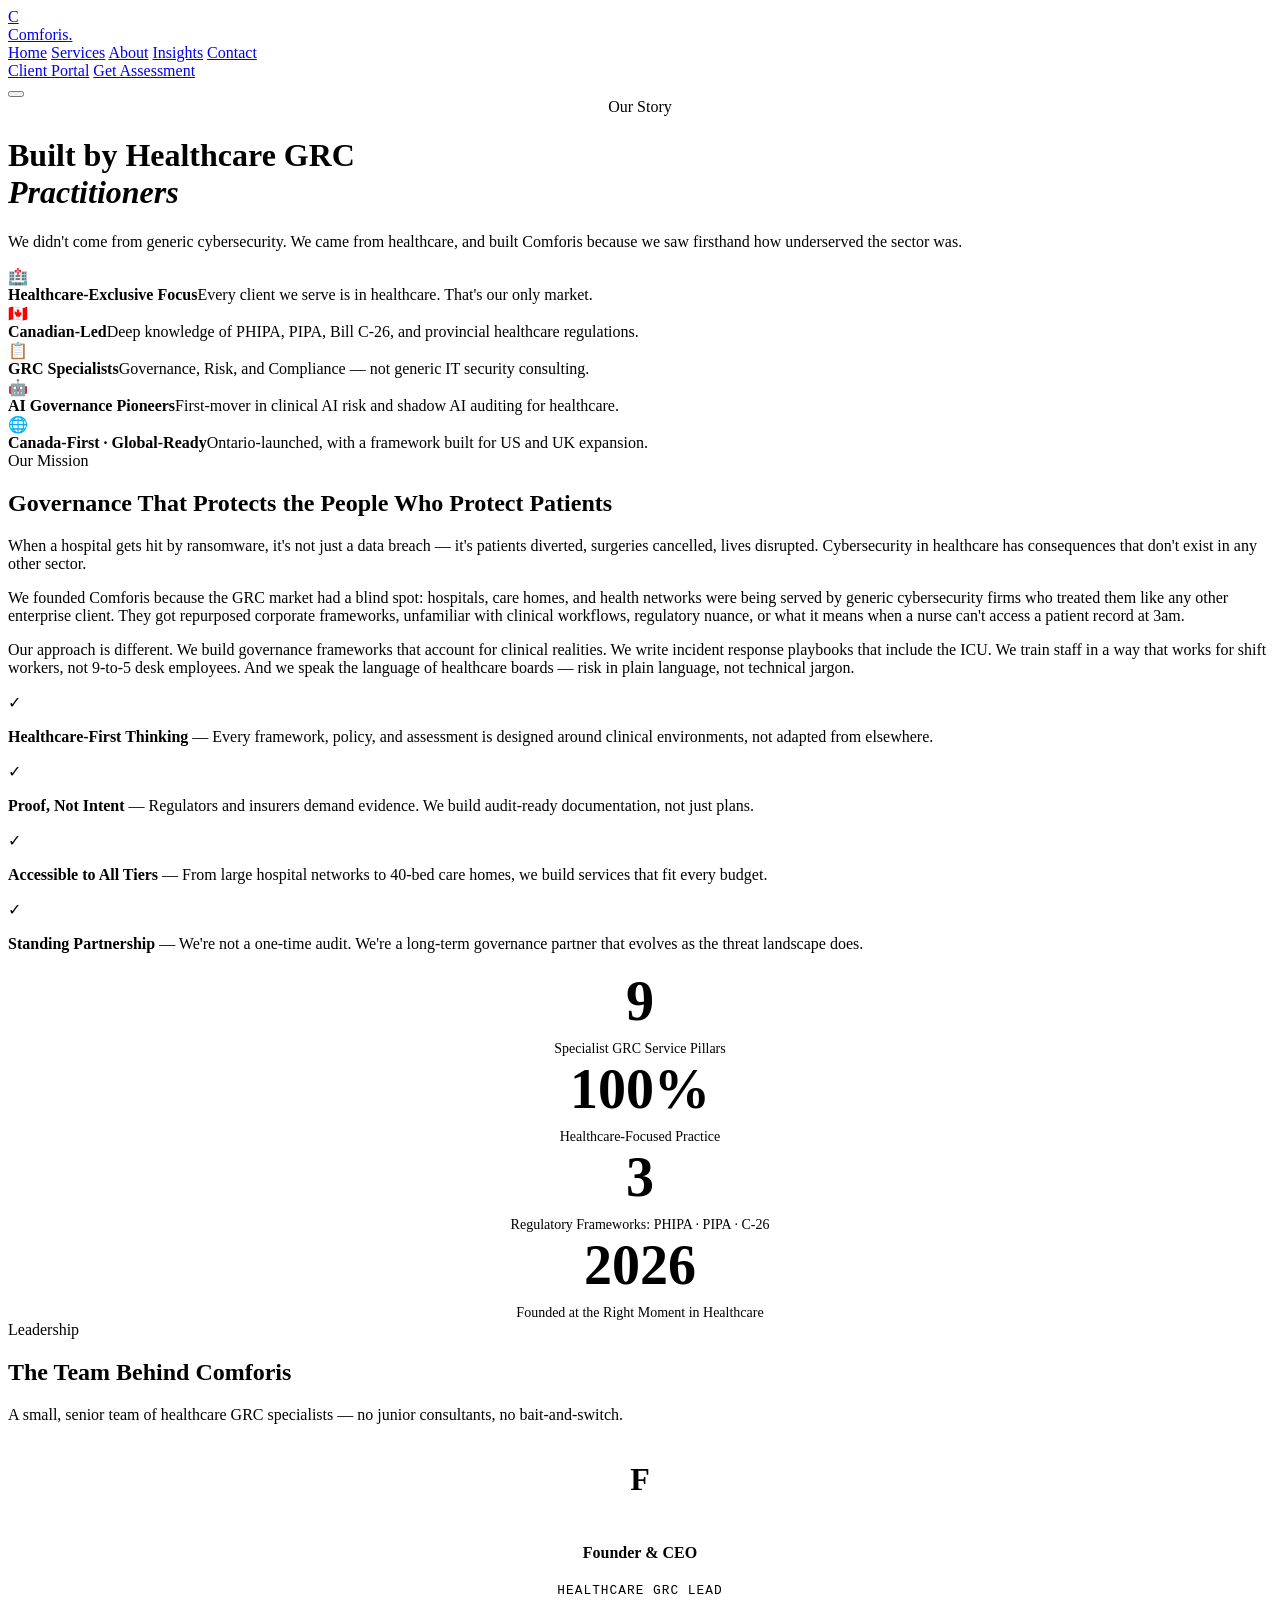
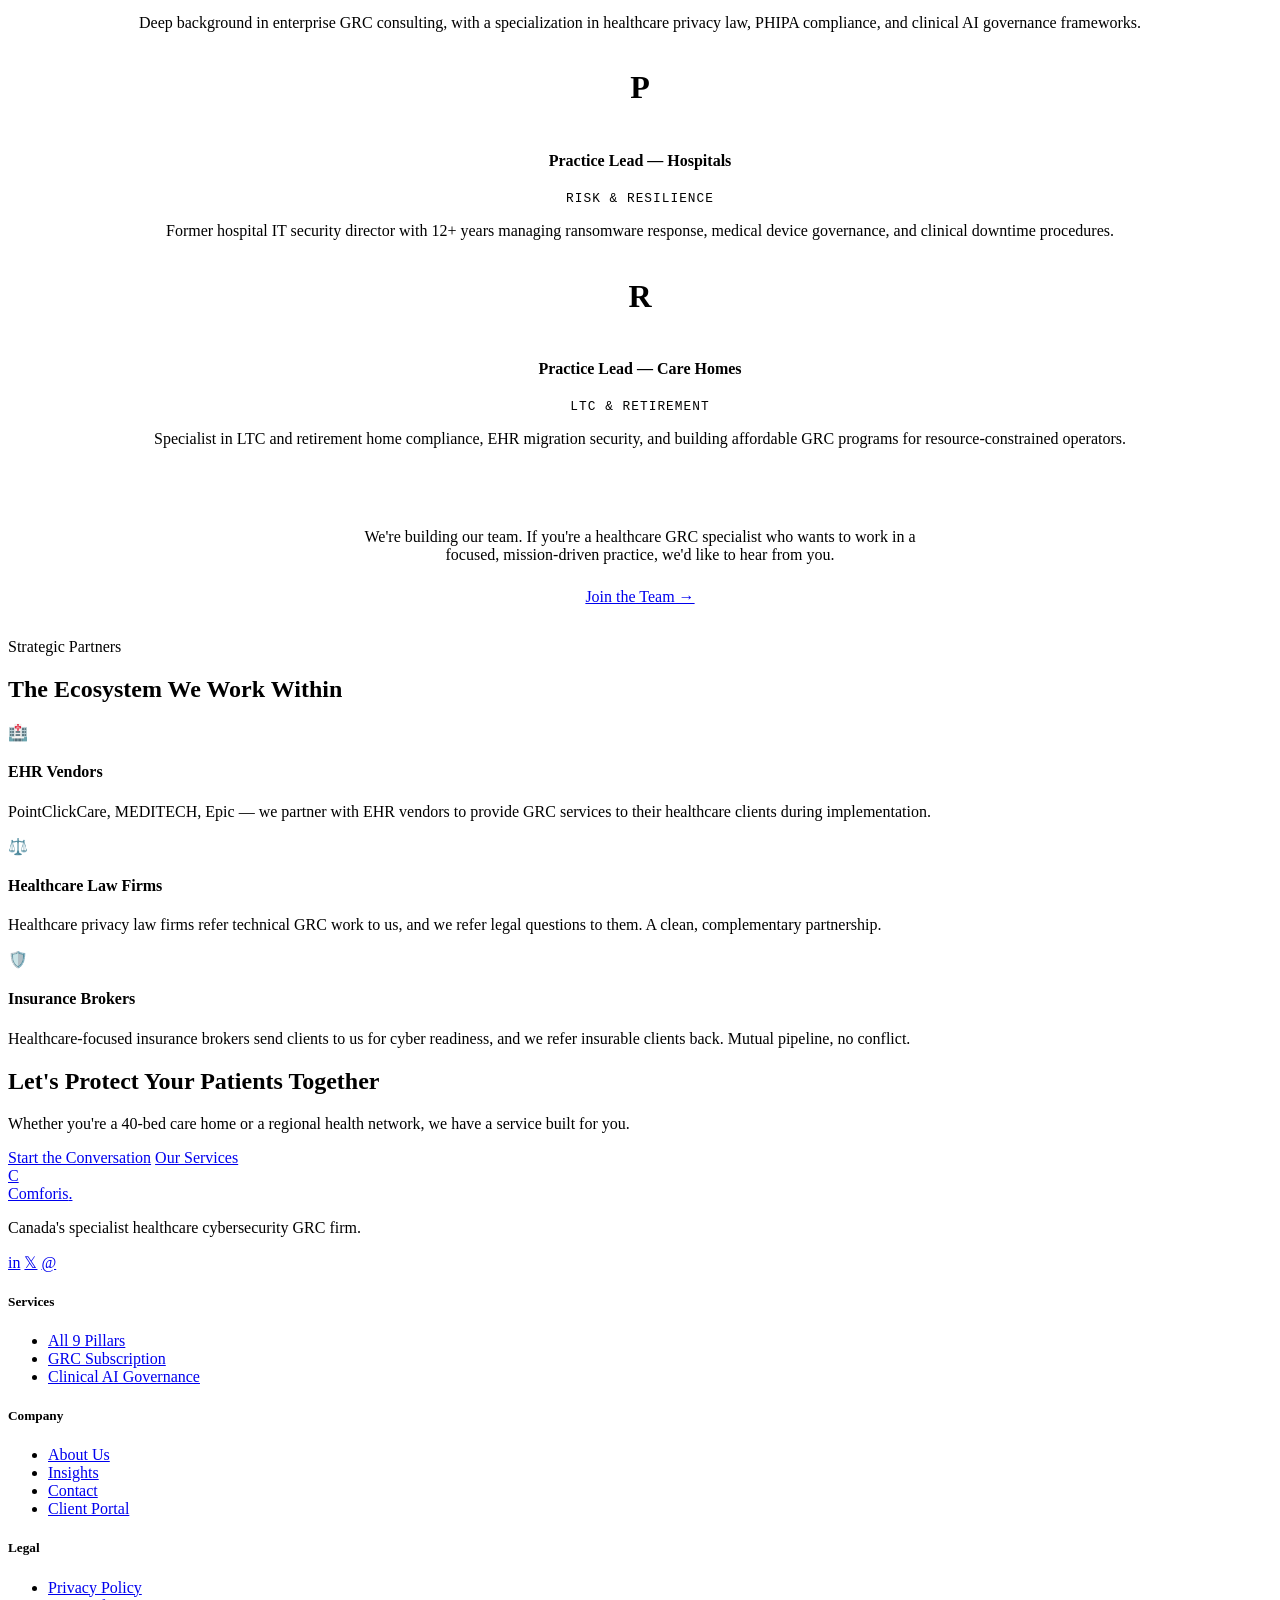
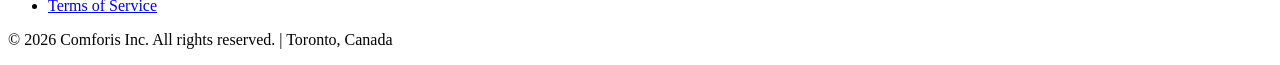
==== about.html @ 678afcd8 "Add files via upload" ====
<!DOCTYPE html>
<html lang="en">
<head>
  <meta charset="UTF-8">
  <meta name="viewport" content="width=device-width, initial-scale=1.0">
  <title>About — Comforis Healthcare GRC</title>
  <link rel="stylesheet" href="css/style.css">
</head>
<body>

<nav class="nav" id="mainNav">
  <div class="nav-inner">
    <a href="index.html" class="nav-logo">
      <div class="nav-logo-mark">C</div>
      <span class="nav-logo-text">Comforis<span>.</span></span>
    </a>
    <div class="nav-links">
      <a href="index.html">Home</a>
      <a href="services.html">Services</a>
      <a href="about.html" class="active">About</a>
      <a href="blog.html">Insights</a>
      <a href="contact.html">Contact</a>
    </div>
    <div class="nav-cta">
      <a href="portal.html" class="btn btn-ghost">Client Portal</a>
      <a href="contact.html" class="btn btn-primary">Get Assessment</a>
    </div>
    <button class="nav-toggle"><span></span><span></span><span></span></button>
  </div>
</nav>

<div class="page-header">
  <div class="container">
    <span class="section-label" style="display:flex; justify-content:center;">Our Story</span>
    <h1>Built by Healthcare GRC<br><em>Practitioners</em></h1>
    <p>We didn't come from generic cybersecurity. We came from healthcare, and built Comforis because we saw firsthand how underserved the sector was.</p>
  </div>
</div>

<!-- MISSION -->
<section>
  <div class="container">
    <div class="about-split">
      <div class="about-visual fade-up">
        <div class="about-visual-grid"></div>
        <div class="about-badge-stack">
          <div class="about-badge-item">
            <div class="icon">🏥</div>
            <div class="text"><strong>Healthcare-Exclusive Focus</strong>Every client we serve is in healthcare. That's our only market.</div>
          </div>
          <div class="about-badge-item">
            <div class="icon">🇨🇦</div>
            <div class="text"><strong>Canadian-Led</strong>Deep knowledge of PHIPA, PIPA, Bill C-26, and provincial healthcare regulations.</div>
          </div>
          <div class="about-badge-item">
            <div class="icon">📋</div>
            <div class="text"><strong>GRC Specialists</strong>Governance, Risk, and Compliance — not generic IT security consulting.</div>
          </div>
          <div class="about-badge-item">
            <div class="icon">🤖</div>
            <div class="text"><strong>AI Governance Pioneers</strong>First-mover in clinical AI risk and shadow AI auditing for healthcare.</div>
          </div>
          <div class="about-badge-item">
            <div class="icon">🌐</div>
            <div class="text"><strong>Canada-First · Global-Ready</strong>Ontario-launched, with a framework built for US and UK expansion.</div>
          </div>
        </div>
      </div>
      <div class="about-content fade-up delay-2">
        <span class="section-label">Our Mission</span>
        <h2>Governance That Protects the People Who Protect Patients</h2>
        <p>When a hospital gets hit by ransomware, it's not just a data breach — it's patients diverted, surgeries cancelled, lives disrupted. Cybersecurity in healthcare has consequences that don't exist in any other sector.</p>
        <p>We founded Comforis because the GRC market had a blind spot: hospitals, care homes, and health networks were being served by generic cybersecurity firms who treated them like any other enterprise client. They got repurposed corporate frameworks, unfamiliar with clinical workflows, regulatory nuance, or what it means when a nurse can't access a patient record at 3am.</p>
        <p>Our approach is different. We build governance frameworks that account for clinical realities. We write incident response playbooks that include the ICU. We train staff in a way that works for shift workers, not 9-to-5 desk employees. And we speak the language of healthcare boards — risk in plain language, not technical jargon.</p>
        <div class="values-list">
          <div class="value-item">
            <div class="value-check">✓</div>
            <p><strong style="color:var(--white)">Healthcare-First Thinking</strong> — Every framework, policy, and assessment is designed around clinical environments, not adapted from elsewhere.</p>
          </div>
          <div class="value-item">
            <div class="value-check">✓</div>
            <p><strong style="color:var(--white)">Proof, Not Intent</strong> — Regulators and insurers demand evidence. We build audit-ready documentation, not just plans.</p>
          </div>
          <div class="value-item">
            <div class="value-check">✓</div>
            <p><strong style="color:var(--white)">Accessible to All Tiers</strong> — From large hospital networks to 40-bed care homes, we build services that fit every budget.</p>
          </div>
          <div class="value-item">
            <div class="value-check">✓</div>
            <p><strong style="color:var(--white)">Standing Partnership</strong> — We're not a one-time audit. We're a long-term governance partner that evolves as the threat landscape does.</p>
          </div>
        </div>
      </div>
    </div>
  </div>
</section>

<!-- STATS -->
<section class="bg-alt">
  <div class="container">
    <div class="grid-4" style="text-align:center;">
      <div class="fade-up delay-1">
        <div style="font-family:'Cormorant Garamond',serif; font-size:3.5rem; font-weight:600; color:var(--accent);">9</div>
        <div style="font-size:0.875rem; color:var(--gray-300); margin-top:0.5rem;">Specialist GRC Service Pillars</div>
      </div>
      <div class="fade-up delay-2">
        <div style="font-family:'Cormorant Garamond',serif; font-size:3.5rem; font-weight:600; color:var(--accent);">100%</div>
        <div style="font-size:0.875rem; color:var(--gray-300); margin-top:0.5rem;">Healthcare-Focused Practice</div>
      </div>
      <div class="fade-up delay-3">
        <div style="font-family:'Cormorant Garamond',serif; font-size:3.5rem; font-weight:600; color:var(--accent);">3</div>
        <div style="font-size:0.875rem; color:var(--gray-300); margin-top:0.5rem;">Regulatory Frameworks: PHIPA · PIPA · C-26</div>
      </div>
      <div class="fade-up delay-4">
        <div style="font-family:'Cormorant Garamond',serif; font-size:3.5rem; font-weight:600; color:var(--accent);">2026</div>
        <div style="font-size:0.875rem; color:var(--gray-300); margin-top:0.5rem;">Founded at the Right Moment in Healthcare</div>
      </div>
    </div>
  </div>
</section>

<!-- TEAM -->
<section id="team">
  <div class="container">
    <div class="section-header fade-up">
      <span class="section-label">Leadership</span>
      <h2>The Team Behind Comforis</h2>
      <div class="divider"></div>
      <p>A small, senior team of healthcare GRC specialists — no junior consultants, no bait-and-switch.</p>
    </div>
    <div class="grid-3">
      <div class="card fade-up delay-1" style="text-align:center;">
        <div style="width:80px; height:80px; border-radius:50%; background:linear-gradient(135deg,var(--steel),var(--teal)); margin:0 auto 1.5rem; display:flex; align-items:center; justify-content:center; font-family:'Cormorant Garamond',serif; font-size:2rem; font-weight:600;">F</div>
        <h4>Founder &amp; CEO</h4>
        <p style="font-size:0.8rem; color:var(--accent); font-family:'DM Mono',monospace; letter-spacing:0.08em; margin:0.5rem 0 1rem;">HEALTHCARE GRC LEAD</p>
        <p>Deep background in enterprise GRC consulting, with a specialization in healthcare privacy law, PHIPA compliance, and clinical AI governance frameworks.</p>
      </div>
      <div class="card fade-up delay-2" style="text-align:center;">
        <div style="width:80px; height:80px; border-radius:50%; background:linear-gradient(135deg,var(--navy-light),var(--steel-light)); margin:0 auto 1.5rem; display:flex; align-items:center; justify-content:center; font-family:'Cormorant Garamond',serif; font-size:2rem; font-weight:600;">P</div>
        <h4>Practice Lead — Hospitals</h4>
        <p style="font-size:0.8rem; color:var(--accent); font-family:'DM Mono',monospace; letter-spacing:0.08em; margin:0.5rem 0 1rem;">RISK & RESILIENCE</p>
        <p>Former hospital IT security director with 12+ years managing ransomware response, medical device governance, and clinical downtime procedures.</p>
      </div>
      <div class="card fade-up delay-3" style="text-align:center;">
        <div style="width:80px; height:80px; border-radius:50%; background:linear-gradient(135deg,rgba(13,148,136,0.5),var(--navy-light)); margin:0 auto 1.5rem; display:flex; align-items:center; justify-content:center; font-family:'Cormorant Garamond',serif; font-size:2rem; font-weight:600;">R</div>
        <h4>Practice Lead — Care Homes</h4>
        <p style="font-size:0.8rem; color:var(--accent); font-family:'DM Mono',monospace; letter-spacing:0.08em; margin:0.5rem 0 1rem;">LTC & RETIREMENT</p>
        <p>Specialist in LTC and retirement home compliance, EHR migration security, and building affordable GRC programs for resource-constrained operators.</p>
      </div>
    </div>
    <div style="text-align:center; margin-top:3rem; padding:2rem; background:var(--navy-mid); border:1px solid var(--border-light); border-radius:var(--radius-lg);">
      <p style="font-size:1rem; color:var(--gray-300); max-width:560px; margin:0 auto 1.5rem;">We're building our team. If you're a healthcare GRC specialist who wants to work in a focused, mission-driven practice, we'd like to hear from you.</p>
      <a href="contact.html" class="btn btn-outline">Join the Team →</a>
    </div>
  </div>
</section>

<!-- PARTNERS -->
<section class="bg-alt">
  <div class="container">
    <div class="section-header fade-up">
      <span class="section-label">Strategic Partners</span>
      <h2>The Ecosystem We Work Within</h2>
      <div class="divider"></div>
    </div>
    <div class="grid-3">
      <div class="card fade-up delay-1">
        <div class="card-icon">🏥</div>
        <h4>EHR Vendors</h4>
        <p>PointClickCare, MEDITECH, Epic — we partner with EHR vendors to provide GRC services to their healthcare clients during implementation.</p>
      </div>
      <div class="card fade-up delay-2">
        <div class="card-icon">⚖️</div>
        <h4>Healthcare Law Firms</h4>
        <p>Healthcare privacy law firms refer technical GRC work to us, and we refer legal questions to them. A clean, complementary partnership.</p>
      </div>
      <div class="card fade-up delay-3">
        <div class="card-icon">🛡️</div>
        <h4>Insurance Brokers</h4>
        <p>Healthcare-focused insurance brokers send clients to us for cyber readiness, and we refer insurable clients back. Mutual pipeline, no conflict.</p>
      </div>
    </div>
  </div>
</section>

<!-- CTA -->
<section class="cta-section">
  <div class="container">
    <h2>Let's Protect Your Patients Together</h2>
    <p>Whether you're a 40-bed care home or a regional health network, we have a service built for you.</p>
    <div class="cta-actions">
      <a href="contact.html" class="btn btn-primary btn-lg">Start the Conversation</a>
      <a href="services.html" class="btn btn-outline btn-lg">Our Services</a>
    </div>
  </div>
</section>

<footer>
  <div class="container">
    <div class="footer-top">
      <div class="footer-brand">
        <a href="index.html" class="nav-logo">
          <div class="nav-logo-mark">C</div>
          <span class="nav-logo-text">Comforis<span>.</span></span>
        </a>
        <p>Canada's specialist healthcare cybersecurity GRC firm.</p>
        <div class="social-links">
          <a href="#" class="social-link">in</a>
          <a href="#" class="social-link">𝕏</a>
          <a href="#" class="social-link">@</a>
        </div>
      </div>
      <div class="footer-col">
        <h5>Services</h5>
        <ul>
          <li><a href="services.html">All 9 Pillars</a></li>
          <li><a href="services.html">GRC Subscription</a></li>
          <li><a href="services.html">Clinical AI Governance</a></li>
        </ul>
      </div>
      <div class="footer-col">
        <h5>Company</h5>
        <ul>
          <li><a href="about.html">About Us</a></li>
          <li><a href="blog.html">Insights</a></li>
          <li><a href="contact.html">Contact</a></li>
          <li><a href="portal.html">Client Portal</a></li>
        </ul>
      </div>
      <div class="footer-col">
        <h5>Legal</h5>
        <ul>
          <li><a href="#">Privacy Policy</a></li>
          <li><a href="#">Terms of Service</a></li>
        </ul>
      </div>
    </div>
    <div class="footer-bottom">
      <p>© 2026 Comforis Inc. All rights reserved. | Toronto, Canada</p>
    </div>
  </div>
</footer>

<script src="js/main.js"></script>
</body>
</html>
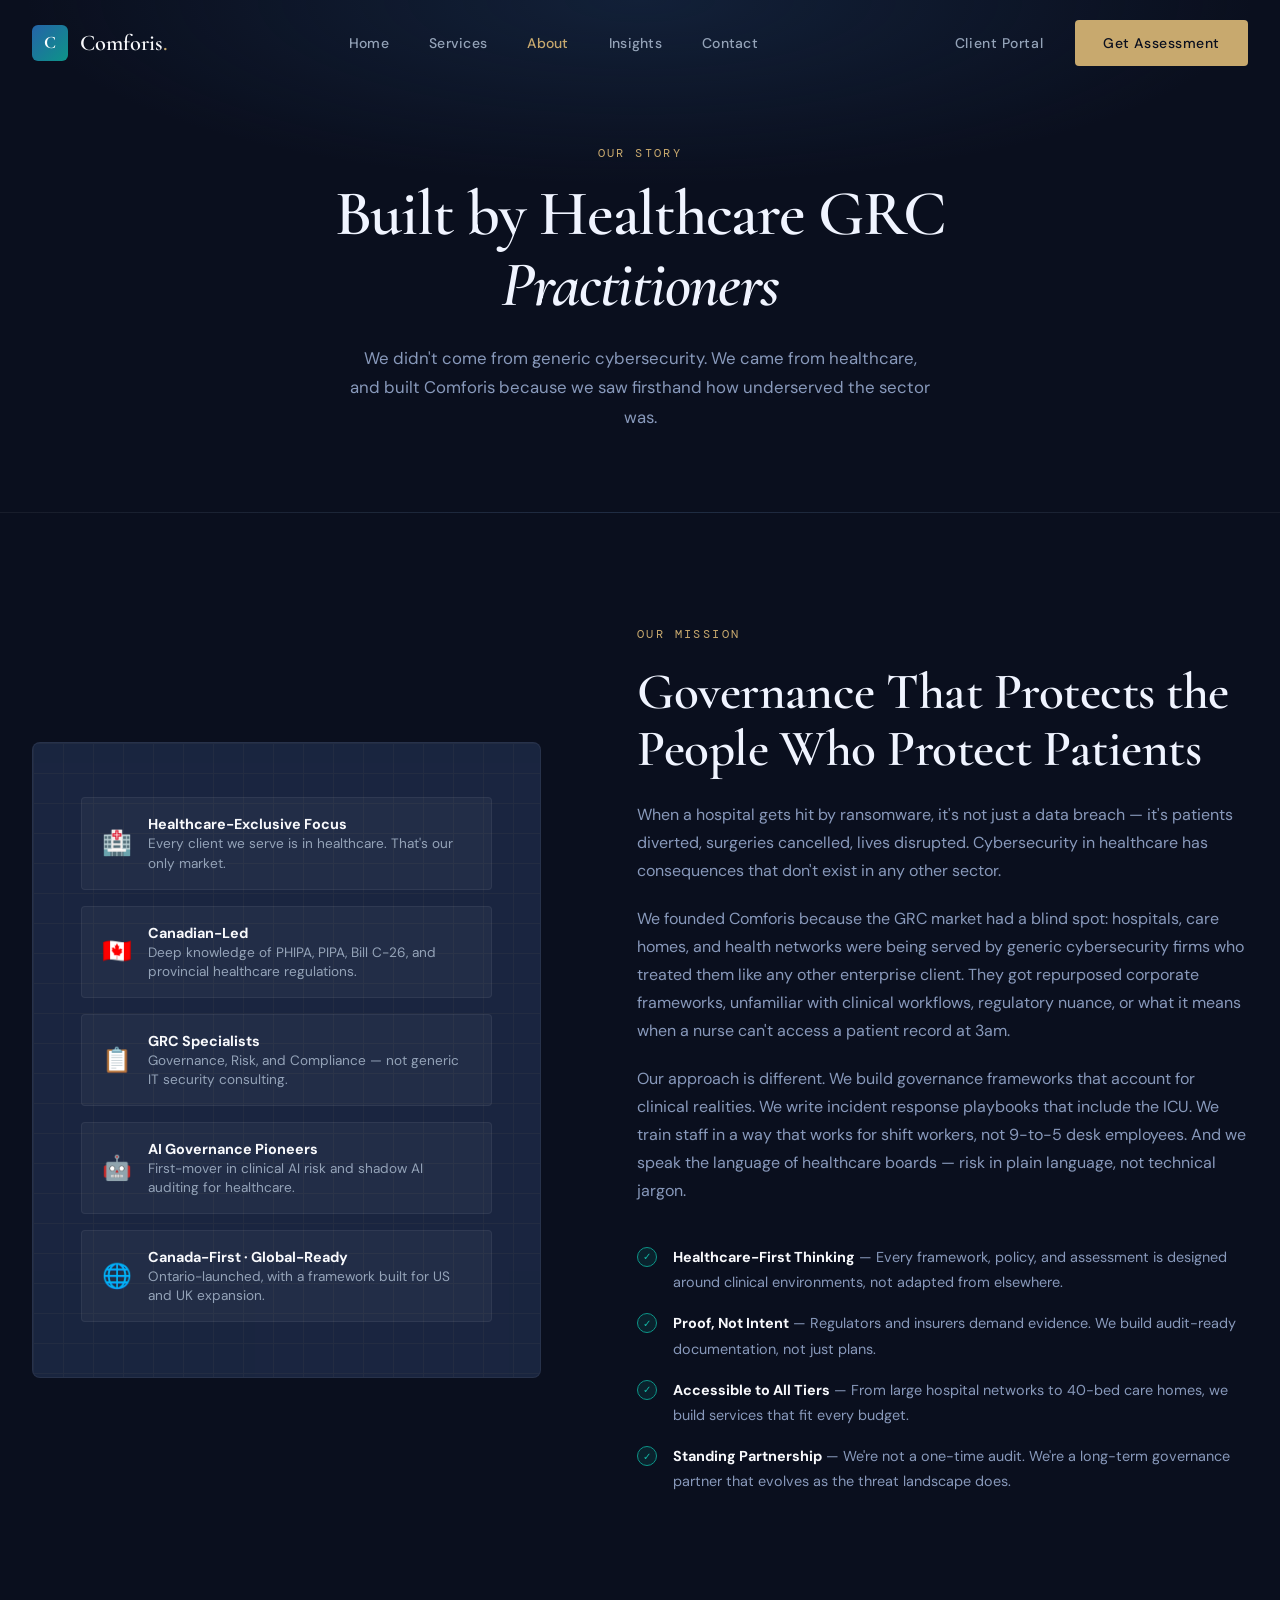
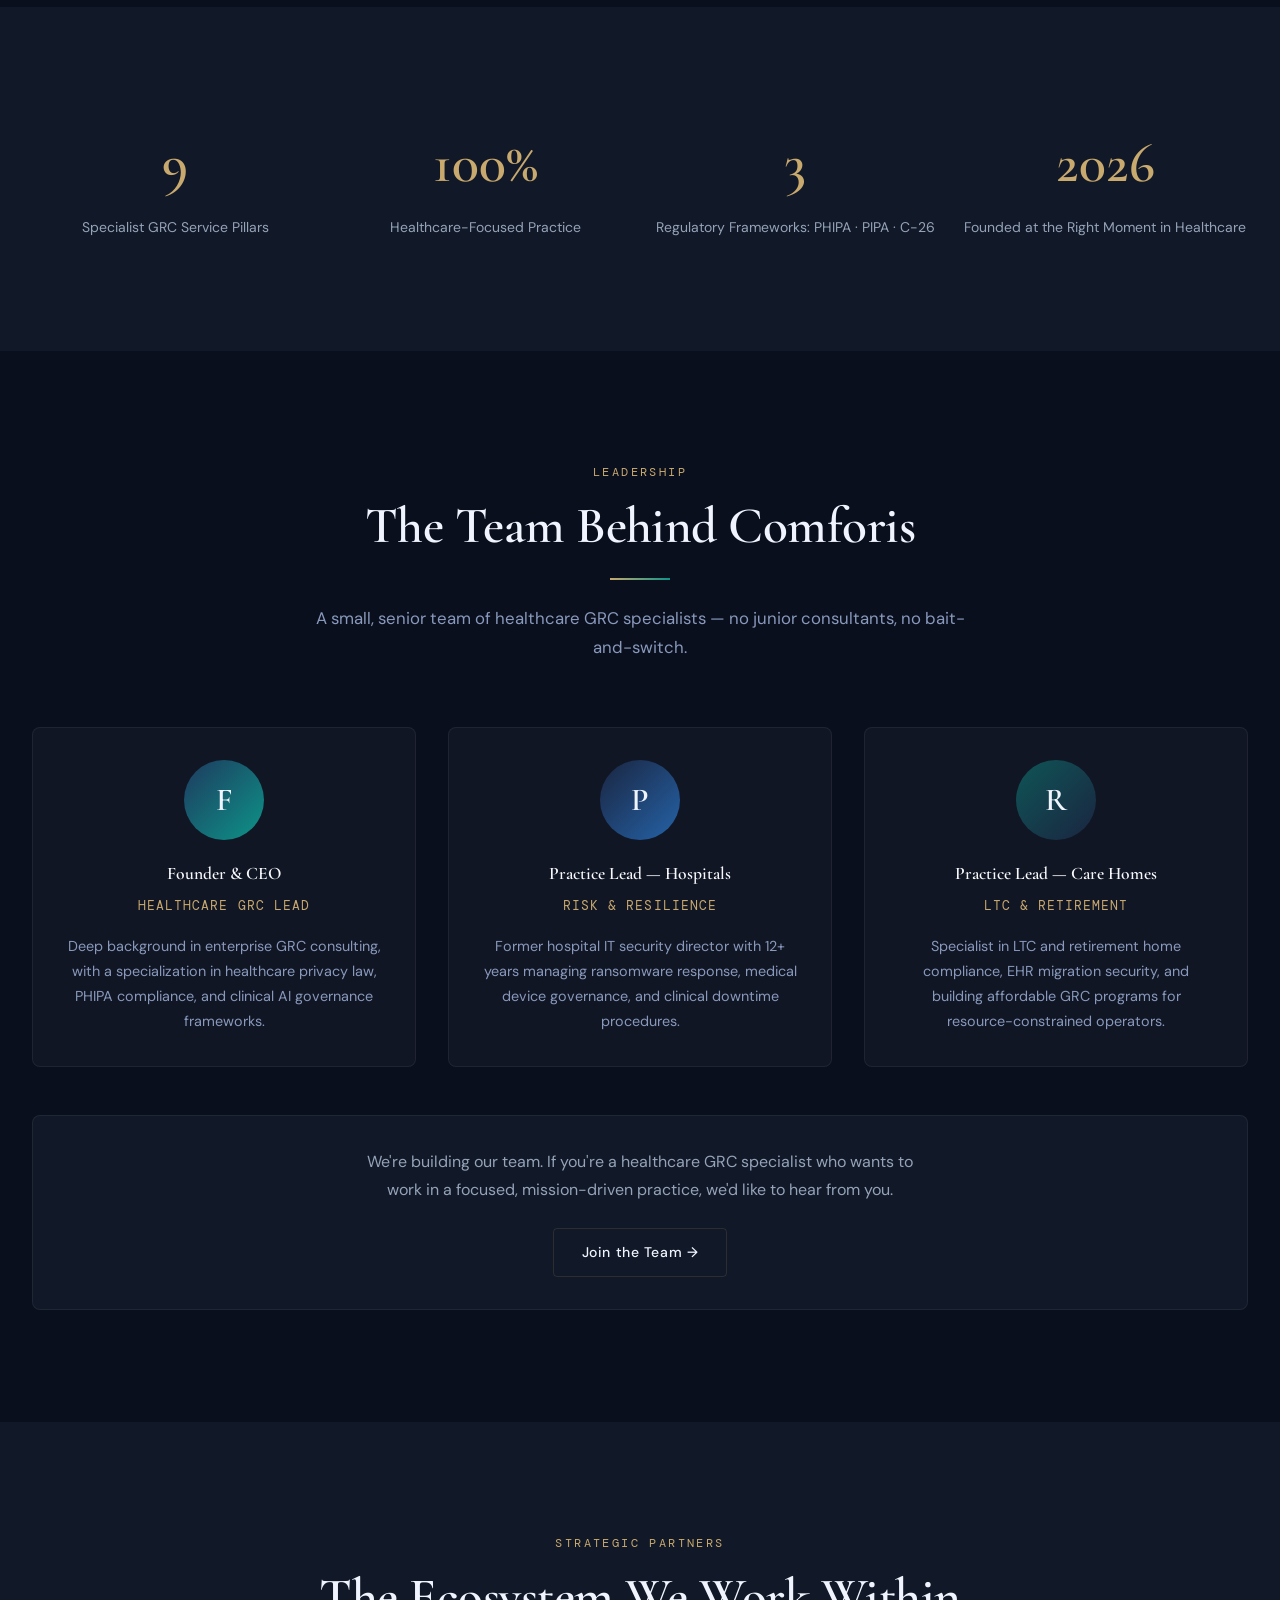
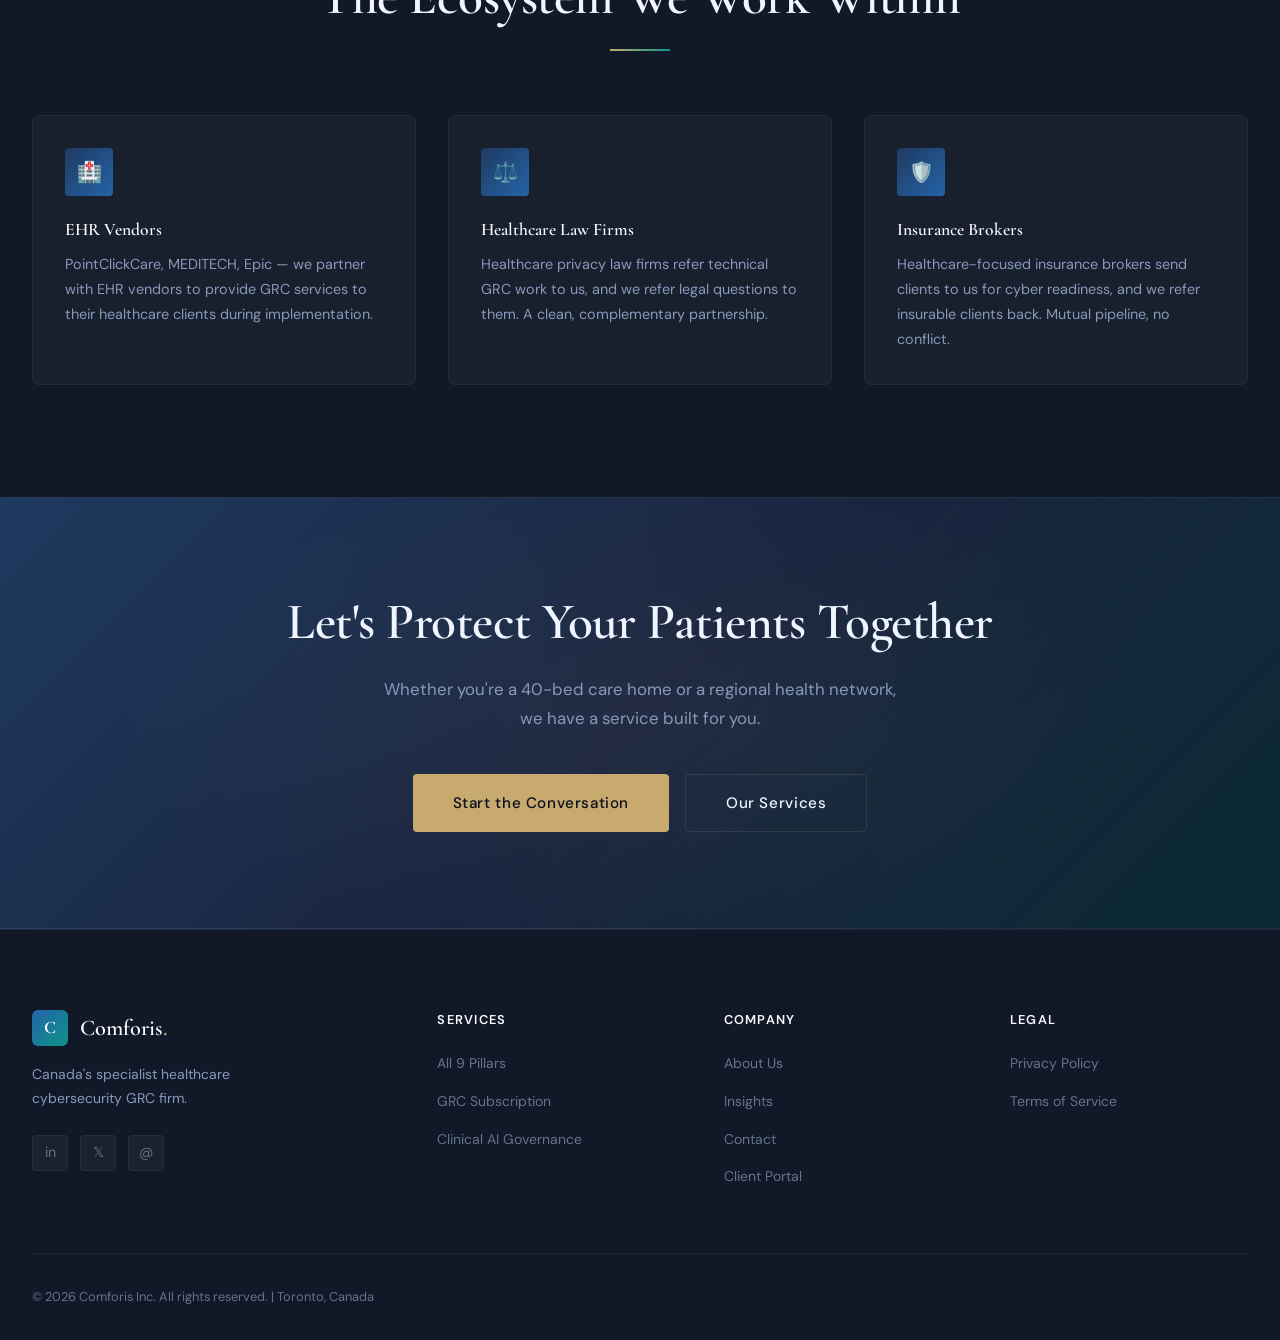
==== commit 4db84ceb: "Add files via upload" ====
--- a/about.html
+++ b/about.html
@@ -4,7 +4,7 @@
   <meta charset="UTF-8">
   <meta name="viewport" content="width=device-width, initial-scale=1.0">
   <title>About — Comforis Healthcare GRC</title>
-  <link rel="stylesheet" href="css/style.css">
+  <link rel="stylesheet" href="style.css">
 </head>
 <body>
 
@@ -241,6 +241,6 @@
   </div>
 </footer>
 
-<script src="js/main.js"></script>
+<script src="main.js"></script>
 </body>
 </html>
--- a/style.css
+++ b/style.css
@@ -0,0 +1,510 @@
+@import url('https://fonts.googleapis.com/css2?family=Cormorant+Garamond:wght@400;500;600;700&family=DM+Sans:wght@300;400;500;600&family=DM+Mono:wght@400;500&display=swap');
+
+:root {
+  --navy: #0A0F1E;
+  --navy-mid: #111827;
+  --navy-light: #1a2540;
+  --steel: #1E3A5F;
+  --steel-light: #2563a8;
+  --accent: #C8A96E;
+  --accent-light: #E8C87E;
+  --teal: #0D9488;
+  --teal-light: #14B8A6;
+  --white: #F8F9FC;
+  --gray-100: #E8ECF4;
+  --gray-300: #94A3B8;
+  --gray-500: #64748B;
+  --text: #F0F4FF;
+  --text-muted: #8899BB;
+  --border: rgba(200,169,110,0.15);
+  --border-light: rgba(255,255,255,0.06);
+  --glass: rgba(255,255,255,0.03);
+  --shadow: 0 25px 80px rgba(0,0,0,0.5);
+  --shadow-sm: 0 4px 20px rgba(0,0,0,0.3);
+  --radius: 4px;
+  --radius-lg: 8px;
+  --transition: all 0.3s cubic-bezier(0.4,0,0.2,1);
+}
+
+*, *::before, *::after { box-sizing: border-box; margin: 0; padding: 0; }
+
+html { scroll-behavior: smooth; font-size: 16px; }
+
+body {
+  font-family: 'DM Sans', sans-serif;
+  background: var(--navy);
+  color: var(--text);
+  line-height: 1.6;
+  overflow-x: hidden;
+}
+
+/* ── TYPOGRAPHY ── */
+h1, h2, h3, h4 { font-family: 'Cormorant Garamond', serif; line-height: 1.1; font-weight: 600; }
+h1 { font-size: clamp(3rem, 6vw, 5.5rem); letter-spacing: -0.02em; }
+h2 { font-size: clamp(2rem, 4vw, 3.2rem); letter-spacing: -0.01em; }
+h3 { font-size: clamp(1.4rem, 2.5vw, 2rem); }
+h4 { font-size: 1.25rem; }
+p { font-size: 1rem; line-height: 1.75; color: var(--text-muted); }
+a { color: inherit; text-decoration: none; }
+
+.mono { font-family: 'DM Mono', monospace; font-size: 0.8rem; letter-spacing: 0.12em; text-transform: uppercase; color: var(--accent); }
+.section-label { font-family: 'DM Mono', monospace; font-size: 0.75rem; letter-spacing: 0.2em; text-transform: uppercase; color: var(--accent); display: block; margin-bottom: 1rem; }
+.lead { font-size: 1.125rem; line-height: 1.8; color: var(--gray-300); }
+
+/* ── LAYOUT ── */
+.container { max-width: 1280px; margin: 0 auto; padding: 0 2rem; }
+.container-wide { max-width: 1440px; margin: 0 auto; padding: 0 2rem; }
+section { padding: 7rem 0; }
+
+/* ── GRID ── */
+.grid-2 { display: grid; grid-template-columns: 1fr 1fr; gap: 3rem; }
+.grid-3 { display: grid; grid-template-columns: repeat(3, 1fr); gap: 2rem; }
+.grid-4 { display: grid; grid-template-columns: repeat(4, 1fr); gap: 1.5rem; }
+
+/* ── NAVIGATION ── */
+.nav {
+  position: fixed; top: 0; left: 0; right: 0; z-index: 1000;
+  padding: 1.25rem 0;
+  transition: var(--transition);
+  border-bottom: 1px solid transparent;
+}
+.nav.scrolled {
+  background: rgba(10,15,30,0.97);
+  backdrop-filter: blur(20px);
+  border-color: var(--border);
+  padding: 0.9rem 0;
+}
+.nav-inner {
+  display: flex; align-items: center; justify-content: space-between;
+  max-width: 1280px; margin: 0 auto; padding: 0 2rem;
+}
+.nav-logo { display: flex; align-items: center; gap: 0.75rem; }
+.nav-logo-mark {
+  width: 36px; height: 36px;
+  background: linear-gradient(135deg, var(--steel-light), var(--teal));
+  border-radius: 6px;
+  display: flex; align-items: center; justify-content: center;
+  font-family: 'Cormorant Garamond', serif;
+  font-size: 1.1rem; font-weight: 700; color: white;
+}
+.nav-logo-text { font-family: 'Cormorant Garamond', serif; font-size: 1.4rem; font-weight: 600; color: var(--white); }
+.nav-logo-text span { color: var(--accent); }
+.nav-links { display: flex; align-items: center; gap: 2.5rem; }
+.nav-links a { font-size: 0.875rem; font-weight: 500; color: var(--gray-300); transition: var(--transition); letter-spacing: 0.02em; }
+.nav-links a:hover { color: var(--white); }
+.nav-links a.active { color: var(--accent); }
+.nav-cta { display: flex; align-items: center; gap: 1rem; }
+
+/* ── BUTTONS ── */
+.btn {
+  display: inline-flex; align-items: center; gap: 0.5rem;
+  padding: 0.75rem 1.75rem;
+  font-family: 'DM Sans', sans-serif;
+  font-size: 0.875rem; font-weight: 500;
+  letter-spacing: 0.04em;
+  border-radius: var(--radius);
+  transition: var(--transition);
+  cursor: pointer; border: none;
+}
+.btn-primary {
+  background: var(--accent);
+  color: var(--navy);
+}
+.btn-primary:hover { background: var(--accent-light); transform: translateY(-1px); box-shadow: 0 8px 30px rgba(200,169,110,0.3); }
+.btn-outline {
+  background: transparent;
+  border: 1px solid var(--border);
+  color: var(--text);
+}
+.btn-outline:hover { border-color: var(--accent); color: var(--accent); }
+.btn-ghost { background: transparent; color: var(--gray-300); padding: 0.75rem 1rem; }
+.btn-ghost:hover { color: var(--white); }
+.btn-teal { background: var(--teal); color: white; }
+.btn-teal:hover { background: var(--teal-light); transform: translateY(-1px); }
+.btn-lg { padding: 1rem 2.5rem; font-size: 0.95rem; }
+
+/* ── HERO ── */
+.hero {
+  min-height: 100vh;
+  display: flex; align-items: center;
+  position: relative;
+  overflow: hidden;
+  padding-top: 5rem;
+}
+.hero-bg {
+  position: absolute; inset: 0;
+  background: 
+    radial-gradient(ellipse 80% 60% at 60% 40%, rgba(30,58,95,0.4) 0%, transparent 60%),
+    radial-gradient(ellipse 40% 40% at 10% 80%, rgba(13,148,136,0.1) 0%, transparent 50%),
+    radial-gradient(ellipse 60% 80% at 90% 10%, rgba(37,99,168,0.15) 0%, transparent 50%);
+}
+.hero-grid {
+  position: absolute; inset: 0; opacity: 0.04;
+  background-image: 
+    linear-gradient(var(--gray-300) 1px, transparent 1px),
+    linear-gradient(90deg, var(--gray-300) 1px, transparent 1px);
+  background-size: 60px 60px;
+}
+.hero-content { position: relative; z-index: 1; max-width: 820px; }
+.hero-badge {
+  display: inline-flex; align-items: center; gap: 0.5rem;
+  padding: 0.4rem 1rem;
+  background: rgba(200,169,110,0.1);
+  border: 1px solid rgba(200,169,110,0.25);
+  border-radius: 100px;
+  font-family: 'DM Mono', monospace;
+  font-size: 0.7rem; letter-spacing: 0.15em; text-transform: uppercase;
+  color: var(--accent);
+  margin-bottom: 2rem;
+}
+.hero-badge::before { content: ''; width: 6px; height: 6px; border-radius: 50%; background: var(--teal-light); animation: pulse 2s infinite; }
+@keyframes pulse { 0%, 100% { opacity: 1; } 50% { opacity: 0.3; } }
+.hero h1 { margin-bottom: 1.5rem; }
+.hero h1 em { font-style: italic; color: var(--accent); }
+.hero .lead { max-width: 580px; margin-bottom: 3rem; }
+.hero-actions { display: flex; gap: 1rem; flex-wrap: wrap; }
+.hero-stats {
+  display: flex; gap: 3rem; margin-top: 5rem;
+  padding-top: 3rem;
+  border-top: 1px solid var(--border-light);
+}
+.hero-stat-num { font-family: 'Cormorant Garamond', serif; font-size: 2.5rem; font-weight: 600; color: var(--white); }
+.hero-stat-label { font-size: 0.8rem; color: var(--text-muted); margin-top: 0.25rem; }
+.hero-right {
+  position: absolute; right: 0; top: 50%; transform: translateY(-50%);
+  width: 45%; display: none;
+}
+
+/* ── MARQUEE ── */
+.marquee-section {
+  padding: 2rem 0;
+  background: var(--navy-mid);
+  border-top: 1px solid var(--border-light);
+  border-bottom: 1px solid var(--border-light);
+  overflow: hidden;
+}
+.marquee-track {
+  display: flex; gap: 3rem; align-items: center;
+  animation: marquee 30s linear infinite;
+  width: max-content;
+}
+.marquee-track:hover { animation-play-state: paused; }
+@keyframes marquee { from { transform: translateX(0); } to { transform: translateX(-50%); } }
+.marquee-item { display: flex; align-items: center; gap: 0.75rem; white-space: nowrap; font-family: 'DM Mono', monospace; font-size: 0.75rem; letter-spacing: 0.1em; text-transform: uppercase; color: var(--gray-500); }
+.marquee-dot { width: 4px; height: 4px; border-radius: 50%; background: var(--accent); flex-shrink: 0; }
+
+/* ── CARDS ── */
+.card {
+  background: var(--glass);
+  border: 1px solid var(--border-light);
+  border-radius: var(--radius-lg);
+  padding: 2rem;
+  transition: var(--transition);
+  position: relative;
+  overflow: hidden;
+}
+.card::before {
+  content: ''; position: absolute; top: 0; left: 0; right: 0; height: 1px;
+  background: linear-gradient(90deg, transparent, var(--accent), transparent);
+  opacity: 0; transition: var(--transition);
+}
+.card:hover { border-color: rgba(200,169,110,0.2); transform: translateY(-3px); box-shadow: var(--shadow-sm); }
+.card:hover::before { opacity: 1; }
+.card-icon {
+  width: 48px; height: 48px; border-radius: var(--radius);
+  background: linear-gradient(135deg, var(--steel), var(--steel-light));
+  display: flex; align-items: center; justify-content: center;
+  margin-bottom: 1.5rem; font-size: 1.25rem;
+}
+.card h4 { margin-bottom: 0.75rem; font-size: 1.1rem; color: var(--white); }
+.card p { font-size: 0.9rem; }
+
+/* ── SERVICE CARDS ── */
+.service-card {
+  background: var(--navy-mid);
+  border: 1px solid var(--border-light);
+  border-radius: var(--radius-lg);
+  padding: 2.5rem;
+  transition: var(--transition);
+  position: relative; overflow: hidden;
+}
+.service-card::after {
+  content: ''; position: absolute; bottom: 0; left: 0; right: 0; height: 3px;
+  background: linear-gradient(90deg, var(--steel-light), var(--teal));
+  transform: scaleX(0); transition: var(--transition); transform-origin: left;
+}
+.service-card:hover::after { transform: scaleX(1); }
+.service-card:hover { border-color: rgba(255,255,255,0.1); box-shadow: var(--shadow-sm); }
+.service-num { font-family: 'DM Mono', monospace; font-size: 0.7rem; color: var(--accent); letter-spacing: 0.15em; margin-bottom: 1rem; display: block; }
+.service-card h3 { font-size: 1.4rem; margin-bottom: 1rem; color: var(--white); }
+.service-card p { font-size: 0.9rem; margin-bottom: 1.5rem; }
+.service-tags { display: flex; flex-wrap: wrap; gap: 0.5rem; }
+.tag {
+  padding: 0.3rem 0.75rem;
+  background: rgba(255,255,255,0.04);
+  border: 1px solid var(--border-light);
+  border-radius: 100px;
+  font-size: 0.75rem; color: var(--gray-300); font-family: 'DM Mono', monospace;
+}
+.urgency-badge {
+  display: inline-flex; align-items: center; gap: 0.4rem;
+  padding: 0.25rem 0.6rem;
+  border-radius: 100px;
+  font-size: 0.7rem; font-family: 'DM Mono', monospace; letter-spacing: 0.08em;
+  margin-bottom: 1rem;
+}
+.urgency-critical { background: rgba(239,68,68,0.1); color: #F87171; border: 1px solid rgba(239,68,68,0.2); }
+.urgency-high { background: rgba(245,158,11,0.1); color: #FCD34D; border: 1px solid rgba(245,158,11,0.2); }
+.urgency-medium { background: rgba(34,197,94,0.1); color: #86EFAC; border: 1px solid rgba(34,197,94,0.2); }
+
+/* ── SECTION HEADERS ── */
+.section-header { text-align: center; max-width: 680px; margin: 0 auto 4rem; }
+.section-header h2 { margin-bottom: 1rem; }
+.section-header p { font-size: 1.05rem; }
+.divider { width: 60px; height: 2px; background: linear-gradient(90deg, var(--accent), var(--teal)); margin: 1.5rem auto; }
+
+/* ── ABOUT SECTION ── */
+.about-split { display: grid; grid-template-columns: 1fr 1.2fr; gap: 6rem; align-items: center; }
+.about-visual {
+  position: relative;
+  background: var(--navy-light);
+  border-radius: var(--radius-lg);
+  border: 1px solid var(--border-light);
+  padding: 3rem;
+  aspect-ratio: 4/5;
+  display: flex; align-items: center; justify-content: center;
+  overflow: hidden;
+}
+.about-visual-grid {
+  position: absolute; inset: 0; opacity: 0.05;
+  background-image: linear-gradient(var(--accent) 1px, transparent 1px), linear-gradient(90deg, var(--accent) 1px, transparent 1px);
+  background-size: 30px 30px;
+}
+.about-badge-stack { display: flex; flex-direction: column; gap: 1rem; width: 100%; position: relative; z-index: 1; }
+.about-badge-item {
+  display: flex; align-items: center; gap: 1rem;
+  padding: 1rem 1.25rem;
+  background: rgba(255,255,255,0.04);
+  border: 1px solid var(--border-light);
+  border-radius: var(--radius);
+}
+.about-badge-item .icon { font-size: 1.5rem; }
+.about-badge-item .text { font-size: 0.85rem; color: var(--gray-300); line-height: 1.4; }
+.about-badge-item .text strong { color: var(--white); display: block; font-size: 0.9rem; }
+.about-content .section-label { margin-bottom: 1.25rem; }
+.about-content h2 { margin-bottom: 1.5rem; }
+.about-content p { margin-bottom: 1.25rem; }
+.values-list { margin-top: 2.5rem; display: flex; flex-direction: column; gap: 1rem; }
+.value-item { display: flex; align-items: flex-start; gap: 1rem; }
+.value-check { width: 20px; height: 20px; border-radius: 50%; background: rgba(13,148,136,0.15); border: 1px solid var(--teal); display: flex; align-items: center; justify-content: center; flex-shrink: 0; margin-top: 2px; font-size: 0.6rem; color: var(--teal-light); }
+.value-item p { font-size: 0.9rem; margin: 0; }
+
+/* ── BLOG ── */
+.blog-card {
+  background: var(--navy-mid);
+  border: 1px solid var(--border-light);
+  border-radius: var(--radius-lg);
+  overflow: hidden;
+  transition: var(--transition);
+}
+.blog-card:hover { transform: translateY(-4px); box-shadow: var(--shadow-sm); border-color: rgba(200,169,110,0.2); }
+.blog-img {
+  height: 180px;
+  background: linear-gradient(135deg, var(--steel), var(--navy-light));
+  position: relative; overflow: hidden;
+  display: flex; align-items: center; justify-content: center;
+  font-size: 2.5rem;
+}
+.blog-body { padding: 1.75rem; }
+.blog-meta { display: flex; align-items: center; gap: 1rem; margin-bottom: 1rem; }
+.blog-cat { font-family: 'DM Mono', monospace; font-size: 0.7rem; color: var(--accent); letter-spacing: 0.1em; text-transform: uppercase; }
+.blog-date { font-size: 0.8rem; color: var(--gray-500); }
+.blog-card h4 { font-size: 1.15rem; margin-bottom: 0.75rem; color: var(--white); line-height: 1.4; }
+.blog-card p { font-size: 0.875rem; }
+.blog-card .read-more { display: inline-flex; align-items: center; gap: 0.4rem; font-size: 0.8rem; color: var(--accent); margin-top: 1rem; transition: var(--transition); }
+.blog-card .read-more:hover { gap: 0.7rem; }
+
+/* ── CONTACT ── */
+.contact-split { display: grid; grid-template-columns: 1fr 1.3fr; gap: 5rem; align-items: start; }
+.contact-info h2 { margin-bottom: 1.5rem; }
+.contact-info p { margin-bottom: 2.5rem; }
+.contact-details { display: flex; flex-direction: column; gap: 1.25rem; }
+.contact-detail-item { display: flex; align-items: flex-start; gap: 1rem; }
+.contact-detail-icon {
+  width: 40px; height: 40px; border-radius: var(--radius);
+  background: rgba(200,169,110,0.1); border: 1px solid var(--border);
+  display: flex; align-items: center; justify-content: center;
+  font-size: 1rem; flex-shrink: 0;
+}
+.contact-detail-item .text { font-size: 0.875rem; color: var(--gray-300); }
+.contact-detail-item .text strong { color: var(--white); display: block; font-size: 0.9rem; margin-bottom: 0.1rem; }
+.contact-form-wrap {
+  background: var(--navy-mid);
+  border: 1px solid var(--border-light);
+  border-radius: var(--radius-lg);
+  padding: 2.5rem;
+}
+.form-row { display: grid; grid-template-columns: 1fr 1fr; gap: 1rem; }
+.form-group { display: flex; flex-direction: column; gap: 0.5rem; margin-bottom: 1.25rem; }
+.form-group label { font-size: 0.8rem; color: var(--gray-300); font-weight: 500; letter-spacing: 0.04em; }
+.form-group input, .form-group select, .form-group textarea {
+  background: rgba(255,255,255,0.03);
+  border: 1px solid var(--border-light);
+  border-radius: var(--radius);
+  padding: 0.8rem 1rem;
+  color: var(--text);
+  font-family: 'DM Sans', sans-serif;
+  font-size: 0.9rem;
+  transition: var(--transition);
+  outline: none; width: 100%;
+}
+.form-group input:focus, .form-group select:focus, .form-group textarea:focus {
+  border-color: var(--accent);
+  background: rgba(200,169,110,0.05);
+}
+.form-group select option { background: var(--navy-mid); }
+.form-group textarea { resize: vertical; min-height: 120px; }
+.form-submit { width: 100%; justify-content: center; padding: 1rem; font-size: 0.95rem; }
+
+/* ── PORTAL ── */
+.portal-wrap {
+  background: var(--navy-mid);
+  border: 1px solid var(--border-light);
+  border-radius: var(--radius-lg);
+  padding: 3rem;
+  max-width: 480px; margin: 0 auto;
+}
+.portal-logo { text-align: center; margin-bottom: 2.5rem; }
+.portal-logo .nav-logo-mark { margin: 0 auto 1rem; width: 52px; height: 52px; font-size: 1.4rem; }
+.portal-logo h3 { font-size: 1.6rem; }
+.portal-logo p { font-size: 0.875rem; margin-top: 0.5rem; }
+.portal-tabs { display: flex; background: rgba(255,255,255,0.03); border-radius: var(--radius); padding: 4px; margin-bottom: 2rem; }
+.portal-tab { flex: 1; padding: 0.6rem; text-align: center; font-size: 0.85rem; border-radius: var(--radius); cursor: pointer; transition: var(--transition); color: var(--gray-300); }
+.portal-tab.active { background: var(--steel); color: var(--white); }
+.portal-form-footer { text-align: center; margin-top: 1.5rem; font-size: 0.8rem; color: var(--gray-500); }
+.portal-form-footer a { color: var(--accent); }
+.portal-divider { display: flex; align-items: center; gap: 1rem; margin: 1.5rem 0; }
+.portal-divider::before, .portal-divider::after { content: ''; flex: 1; height: 1px; background: var(--border-light); }
+.portal-divider span { font-size: 0.75rem; color: var(--gray-500); }
+
+/* ── FOOTER ── */
+footer {
+  background: var(--navy-mid);
+  border-top: 1px solid var(--border-light);
+  padding: 5rem 0 2rem;
+}
+.footer-top { display: grid; grid-template-columns: 1.5fr 1fr 1fr 1fr; gap: 3rem; margin-bottom: 4rem; }
+.footer-brand p { font-size: 0.875rem; max-width: 280px; margin-top: 1rem; margin-bottom: 1.5rem; }
+.footer-col h5 { font-family: 'DM Sans', sans-serif; font-size: 0.8rem; font-weight: 600; text-transform: uppercase; letter-spacing: 0.1em; color: var(--white); margin-bottom: 1.25rem; }
+.footer-col ul { list-style: none; display: flex; flex-direction: column; gap: 0.75rem; }
+.footer-col ul li a { font-size: 0.875rem; color: var(--gray-500); transition: var(--transition); }
+.footer-col ul li a:hover { color: var(--accent); }
+.footer-bottom { display: flex; align-items: center; justify-content: space-between; padding-top: 2rem; border-top: 1px solid var(--border-light); }
+.footer-bottom p { font-size: 0.8rem; color: var(--gray-500); }
+.footer-bottom-links { display: flex; gap: 2rem; }
+.footer-bottom-links a { font-size: 0.8rem; color: var(--gray-500); transition: var(--transition); }
+.footer-bottom-links a:hover { color: var(--gray-300); }
+.social-links { display: flex; gap: 0.75rem; }
+.social-link {
+  width: 36px; height: 36px; border-radius: var(--radius);
+  background: rgba(255,255,255,0.04); border: 1px solid var(--border-light);
+  display: flex; align-items: center; justify-content: center;
+  font-size: 0.9rem; transition: var(--transition); color: var(--gray-500);
+}
+.social-link:hover { background: rgba(200,169,110,0.1); border-color: var(--border); color: var(--accent); }
+
+/* ── SECTIONS BG ── */
+.bg-alt { background: var(--navy-mid); }
+.bg-dark { background: var(--navy); }
+.section-divider { height: 1px; background: linear-gradient(90deg, transparent, var(--border-light), transparent); }
+
+/* ── PAGE HEADER ── */
+.page-header {
+  padding: 9rem 0 5rem;
+  background: 
+    radial-gradient(ellipse 80% 60% at 50% 0%, rgba(30,58,95,0.4) 0%, transparent 60%);
+  border-bottom: 1px solid var(--border-light);
+  text-align: center;
+}
+.page-header h1 { font-size: clamp(2.5rem, 5vw, 4rem); }
+.page-header p { max-width: 580px; margin: 1.5rem auto 0; font-size: 1.05rem; }
+
+/* ── TRUST BAR ── */
+.trust-bar {
+  display: flex; align-items: center; justify-content: center;
+  gap: 3rem; flex-wrap: wrap;
+  padding: 2.5rem 0;
+}
+.trust-item { display: flex; align-items: center; gap: 0.6rem; font-size: 0.8rem; color: var(--gray-500); }
+.trust-item .trust-icon { color: var(--accent); font-size: 1rem; }
+
+/* ── CTA SECTION ── */
+.cta-section {
+  background: linear-gradient(135deg, var(--steel) 0%, var(--navy-light) 50%, rgba(13,148,136,0.2) 100%);
+  border-top: 1px solid var(--border-light);
+  border-bottom: 1px solid var(--border-light);
+  text-align: center;
+  padding: 6rem 0;
+  position: relative; overflow: hidden;
+}
+.cta-section::before {
+  content: ''; position: absolute; inset: 0;
+  background: radial-gradient(ellipse 60% 80% at 50% 50%, rgba(200,169,110,0.05) 0%, transparent 70%);
+}
+.cta-section h2 { position: relative; margin-bottom: 1.5rem; }
+.cta-section p { position: relative; max-width: 520px; margin: 0 auto 2.5rem; font-size: 1.05rem; }
+.cta-actions { display: flex; gap: 1rem; justify-content: center; position: relative; flex-wrap: wrap; }
+
+/* ── PILLAR PAGE ── */
+.pillar-hero { padding: 9rem 0 4rem; }
+.pillar-nav { display: flex; gap: 0.5rem; flex-wrap: wrap; margin-bottom: 4rem; }
+.pillar-nav-btn { padding: 0.5rem 1.2rem; border-radius: 100px; font-size: 0.8rem; font-family: 'DM Mono', monospace; letter-spacing: 0.05em; cursor: pointer; transition: var(--transition); background: rgba(255,255,255,0.03); border: 1px solid var(--border-light); color: var(--gray-300); }
+.pillar-nav-btn.active, .pillar-nav-btn:hover { background: var(--steel); border-color: var(--steel-light); color: var(--white); }
+.pillar-detail { display: none; }
+.pillar-detail.active { display: grid; grid-template-columns: 1fr 1fr; gap: 4rem; align-items: start; }
+.pillar-detail-left h2 { margin-bottom: 1.5rem; }
+.pillar-detail-left p { margin-bottom: 1.25rem; }
+.deliverable-list { margin-top: 2rem; display: flex; flex-direction: column; gap: 0.75rem; }
+.deliverable-item { display: flex; align-items: flex-start; gap: 0.75rem; padding: 0.85rem 1rem; background: rgba(255,255,255,0.02); border: 1px solid var(--border-light); border-radius: var(--radius); }
+.deliverable-icon { color: var(--teal-light); flex-shrink: 0; font-size: 0.85rem; margin-top: 2px; }
+.deliverable-item span { font-size: 0.875rem; color: var(--gray-300); }
+.pillar-sidebar { display: flex; flex-direction: column; gap: 1.5rem; }
+.sidebar-card { background: var(--navy-mid); border: 1px solid var(--border-light); border-radius: var(--radius-lg); padding: 1.75rem; }
+.sidebar-card h4 { font-size: 1rem; margin-bottom: 1rem; color: var(--white); }
+.sidebar-card ul { list-style: none; display: flex; flex-direction: column; gap: 0.6rem; }
+.sidebar-card ul li { font-size: 0.85rem; color: var(--gray-300); display: flex; align-items: center; gap: 0.5rem; }
+.sidebar-card ul li::before { content: '›'; color: var(--accent); font-size: 1rem; }
+
+/* ── ANIMATIONS ── */
+.fade-up { opacity: 0; transform: translateY(24px); transition: opacity 0.7s ease, transform 0.7s ease; }
+.fade-up.visible { opacity: 1; transform: translateY(0); }
+.delay-1 { transition-delay: 0.1s; }
+.delay-2 { transition-delay: 0.2s; }
+.delay-3 { transition-delay: 0.3s; }
+.delay-4 { transition-delay: 0.4s; }
+
+/* ── MOBILE ── */
+.nav-toggle { display: none; background: none; border: none; cursor: pointer; padding: 0.5rem; }
+.nav-toggle span { display: block; width: 22px; height: 2px; background: var(--gray-300); margin: 4px 0; transition: var(--transition); }
+.mobile-menu { display: none; }
+
+@media (max-width: 1024px) {
+  .grid-4 { grid-template-columns: repeat(2, 1fr); }
+  .footer-top { grid-template-columns: 1fr 1fr; }
+  .about-split, .contact-split { grid-template-columns: 1fr; }
+  .about-visual { aspect-ratio: unset; }
+  .pillar-detail.active { grid-template-columns: 1fr; }
+  .hero-right { display: none; }
+}
+@media (max-width: 768px) {
+  section { padding: 4rem 0; }
+  .grid-2, .grid-3 { grid-template-columns: 1fr; }
+  .nav-links, .nav-cta { display: none; }
+  .nav-toggle { display: block; }
+  .hero-stats { flex-wrap: wrap; gap: 2rem; }
+  .form-row { grid-template-columns: 1fr; }
+  .footer-top { grid-template-columns: 1fr; }
+  .footer-bottom { flex-direction: column; gap: 1rem; text-align: center; }
+  .trust-bar { gap: 1.5rem; }
+  .cta-actions { flex-direction: column; align-items: center; }
+}
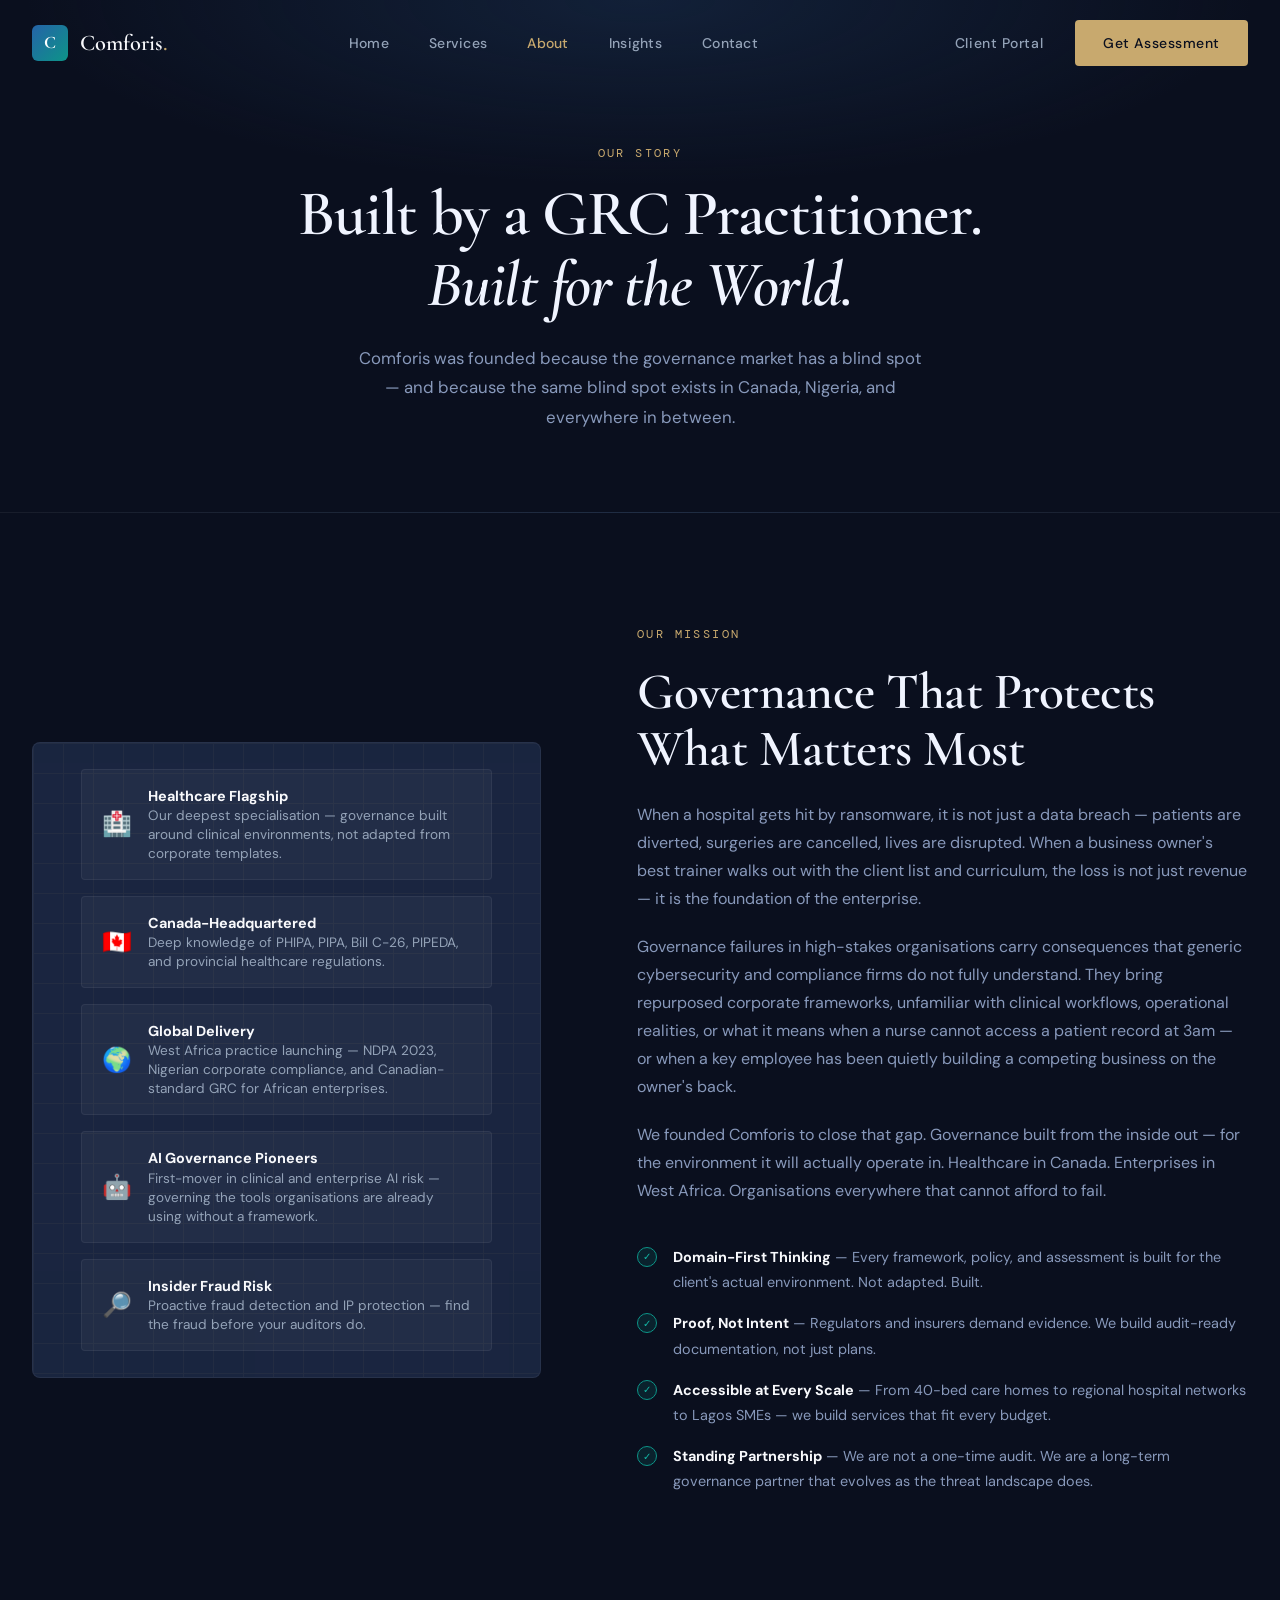
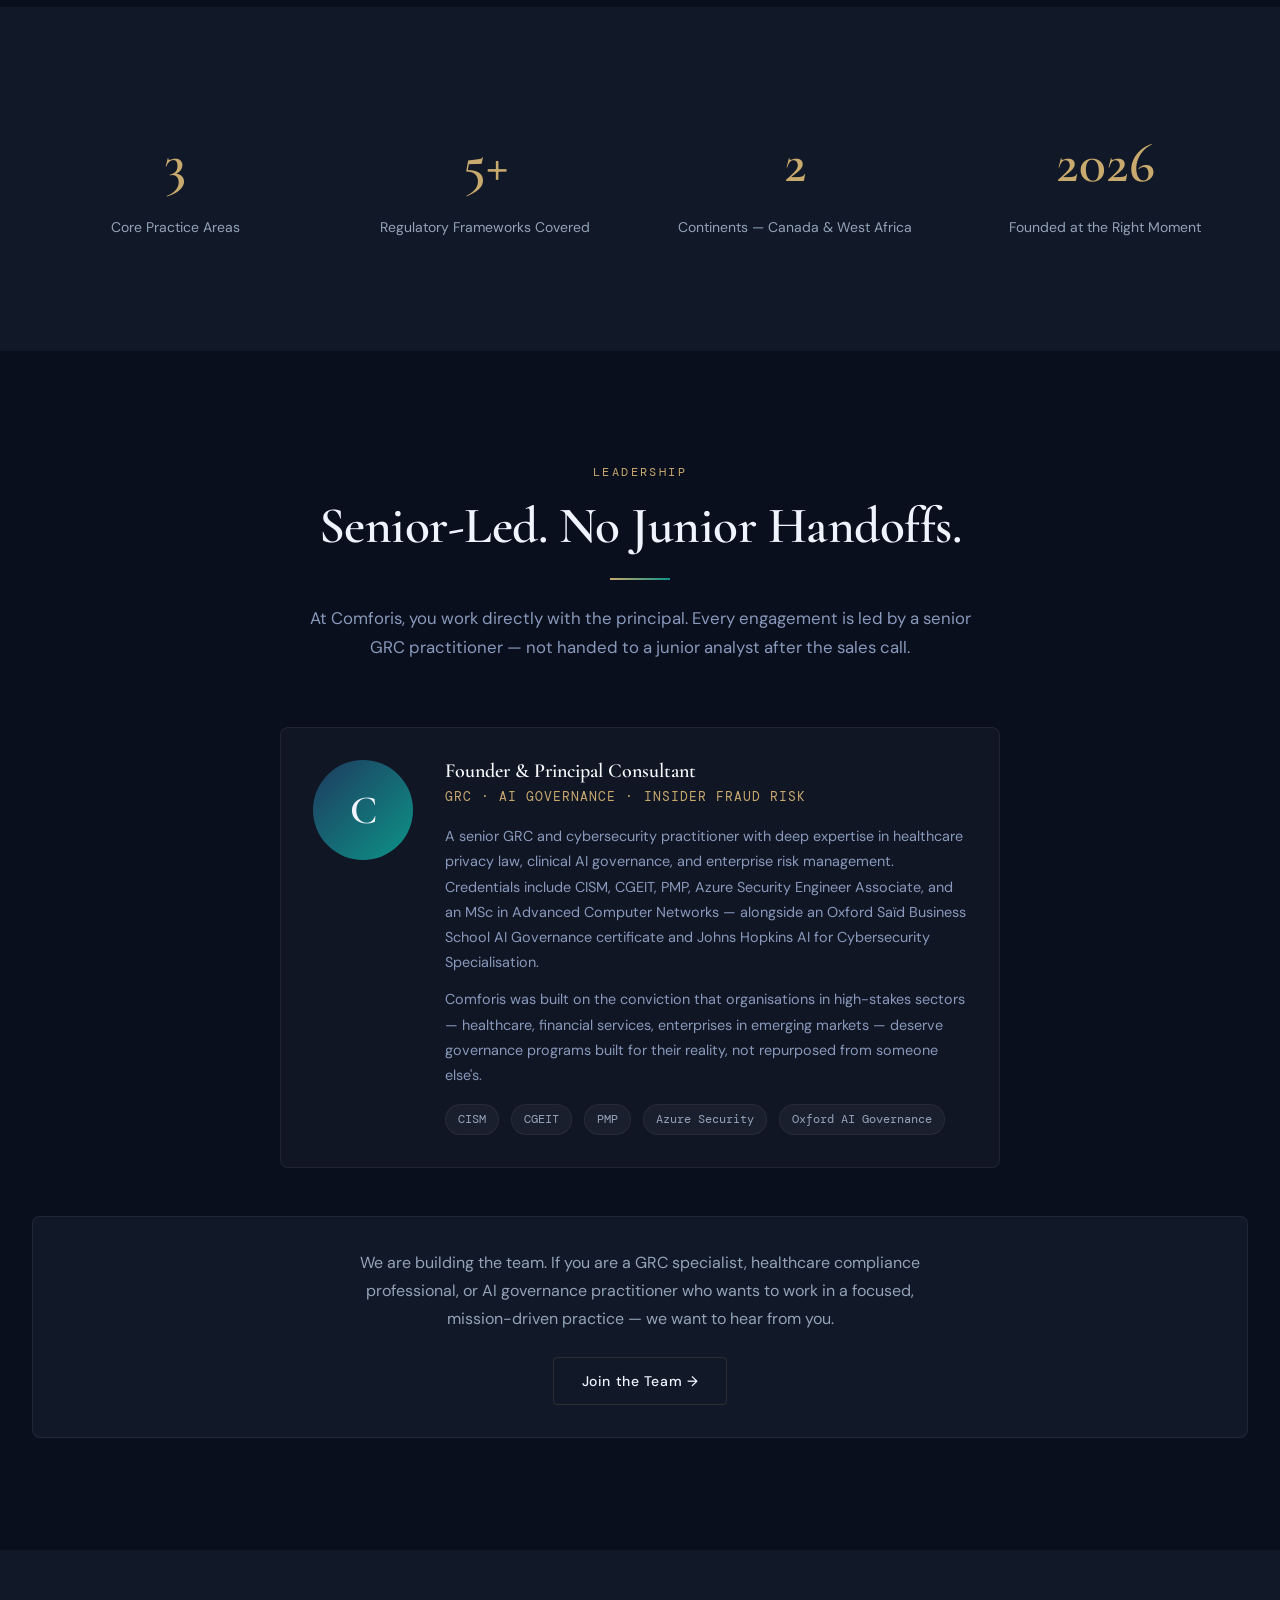
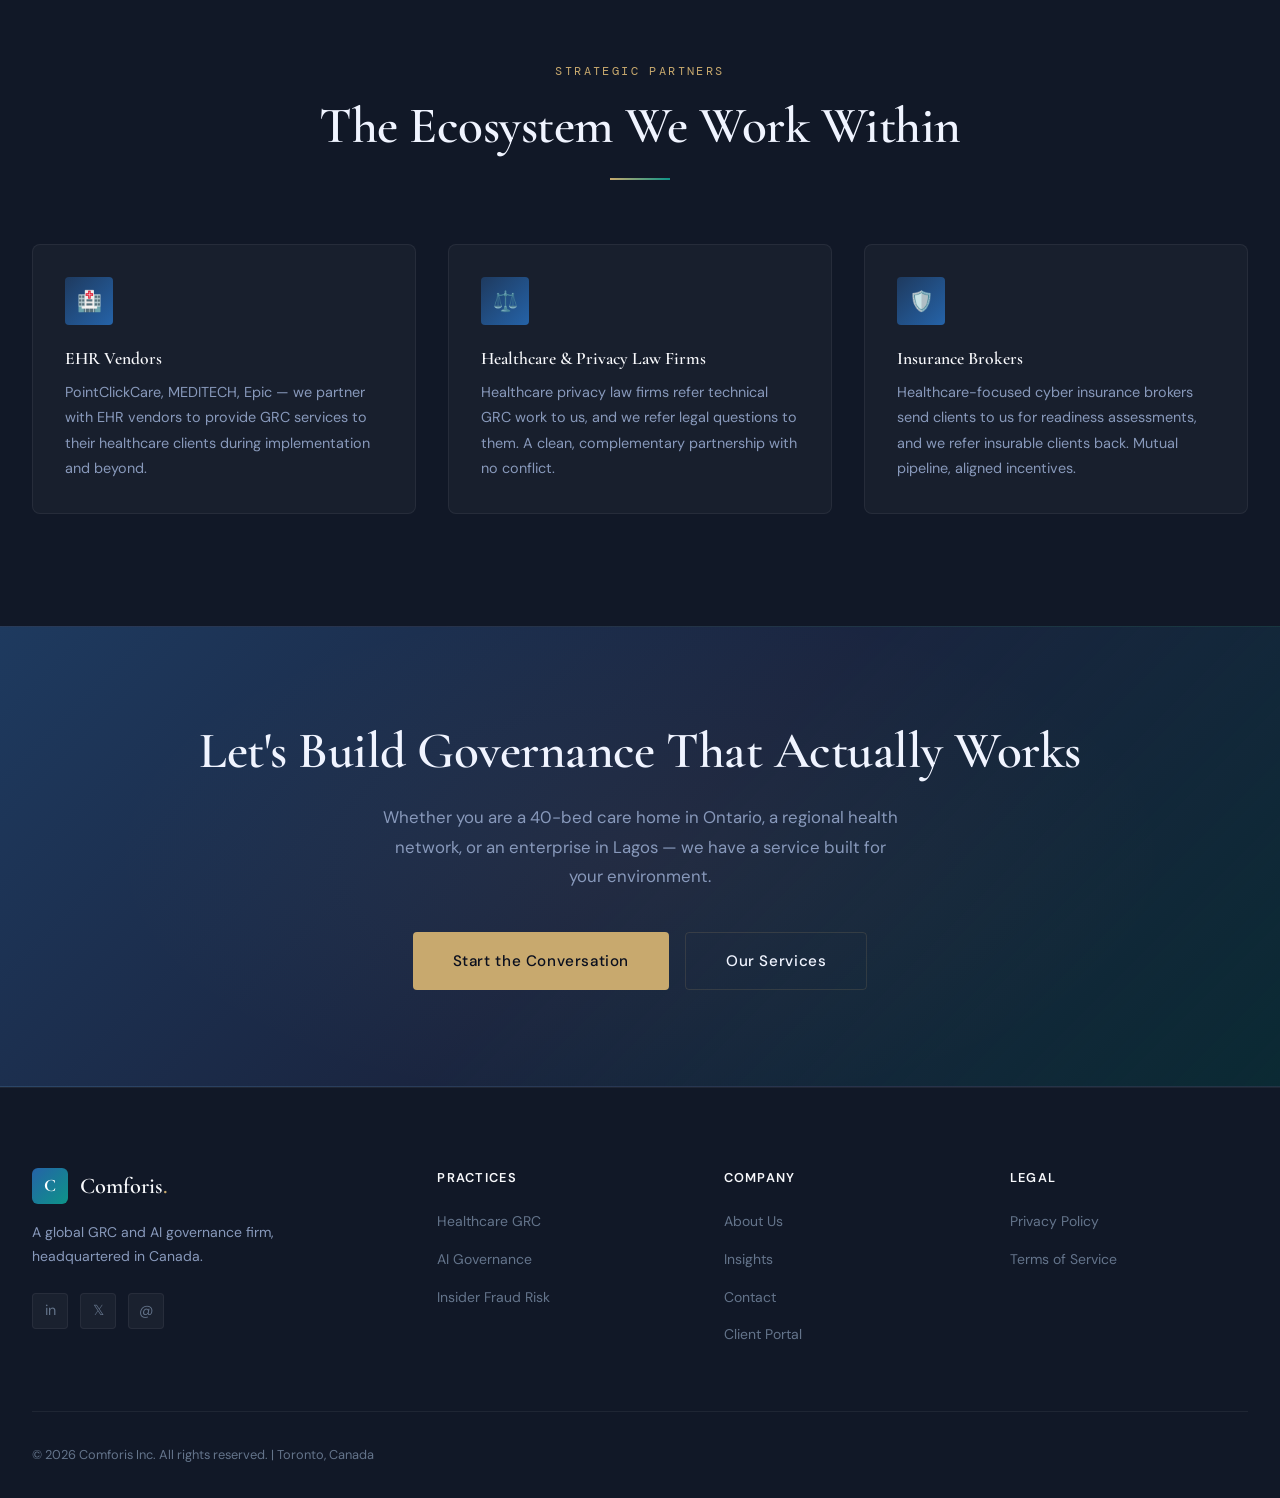
==== commit 92557049: "Reposition: global GRC firm, three practice areas, honest founder page" ====
--- a/about.html
+++ b/about.html
@@ -3,7 +3,7 @@
 <head>
   <meta charset="UTF-8">
   <meta name="viewport" content="width=device-width, initial-scale=1.0">
-  <title>About — Comforis Healthcare GRC</title>
+  <title>About — Comforis GRC & AI Governance</title>
   <link rel="stylesheet" href="style.css">
 </head>
 <body>
@@ -32,8 +32,8 @@
 <div class="page-header">
   <div class="container">
     <span class="section-label" style="display:flex; justify-content:center;">Our Story</span>
-    <h1>Built by Healthcare GRC<br><em>Practitioners</em></h1>
-    <p>We didn't come from generic cybersecurity. We came from healthcare, and built Comforis because we saw firsthand how underserved the sector was.</p>
+    <h1>Built by a GRC Practitioner.<br><em>Built for the World.</em></h1>
+    <p>Comforis was founded because the governance market has a blind spot — and because the same blind spot exists in Canada, Nigeria, and everywhere in between.</p>
   </div>
 </div>
 
@@ -46,36 +46,36 @@
         <div class="about-badge-stack">
           <div class="about-badge-item">
             <div class="icon">🏥</div>
-            <div class="text"><strong>Healthcare-Exclusive Focus</strong>Every client we serve is in healthcare. That's our only market.</div>
+            <div class="text"><strong>Healthcare Flagship</strong>Our deepest specialisation — governance built around clinical environments, not adapted from corporate templates.</div>
           </div>
           <div class="about-badge-item">
             <div class="icon">🇨🇦</div>
-            <div class="text"><strong>Canadian-Led</strong>Deep knowledge of PHIPA, PIPA, Bill C-26, and provincial healthcare regulations.</div>
-          </div>
-          <div class="about-badge-item">
-            <div class="icon">📋</div>
-            <div class="text"><strong>GRC Specialists</strong>Governance, Risk, and Compliance — not generic IT security consulting.</div>
+            <div class="text"><strong>Canada-Headquartered</strong>Deep knowledge of PHIPA, PIPA, Bill C-26, PIPEDA, and provincial healthcare regulations.</div>
+          </div>
+          <div class="about-badge-item">
+            <div class="icon">🌍</div>
+            <div class="text"><strong>Global Delivery</strong>West Africa practice launching — NDPA 2023, Nigerian corporate compliance, and Canadian-standard GRC for African enterprises.</div>
           </div>
           <div class="about-badge-item">
             <div class="icon">🤖</div>
-            <div class="text"><strong>AI Governance Pioneers</strong>First-mover in clinical AI risk and shadow AI auditing for healthcare.</div>
-          </div>
-          <div class="about-badge-item">
-            <div class="icon">🌐</div>
-            <div class="text"><strong>Canada-First · Global-Ready</strong>Ontario-launched, with a framework built for US and UK expansion.</div>
+            <div class="text"><strong>AI Governance Pioneers</strong>First-mover in clinical and enterprise AI risk — governing the tools organisations are already using without a framework.</div>
+          </div>
+          <div class="about-badge-item">
+            <div class="icon">🔎</div>
+            <div class="text"><strong>Insider Fraud Risk</strong>Proactive fraud detection and IP protection — find the fraud before your auditors do.</div>
           </div>
         </div>
       </div>
       <div class="about-content fade-up delay-2">
         <span class="section-label">Our Mission</span>
-        <h2>Governance That Protects the People Who Protect Patients</h2>
-        <p>When a hospital gets hit by ransomware, it's not just a data breach — it's patients diverted, surgeries cancelled, lives disrupted. Cybersecurity in healthcare has consequences that don't exist in any other sector.</p>
-        <p>We founded Comforis because the GRC market had a blind spot: hospitals, care homes, and health networks were being served by generic cybersecurity firms who treated them like any other enterprise client. They got repurposed corporate frameworks, unfamiliar with clinical workflows, regulatory nuance, or what it means when a nurse can't access a patient record at 3am.</p>
-        <p>Our approach is different. We build governance frameworks that account for clinical realities. We write incident response playbooks that include the ICU. We train staff in a way that works for shift workers, not 9-to-5 desk employees. And we speak the language of healthcare boards — risk in plain language, not technical jargon.</p>
+        <h2>Governance That Protects What Matters Most</h2>
+        <p>When a hospital gets hit by ransomware, it is not just a data breach — patients are diverted, surgeries are cancelled, lives are disrupted. When a business owner's best trainer walks out with the client list and curriculum, the loss is not just revenue — it is the foundation of the enterprise.</p>
+        <p>Governance failures in high-stakes organisations carry consequences that generic cybersecurity and compliance firms do not fully understand. They bring repurposed corporate frameworks, unfamiliar with clinical workflows, operational realities, or what it means when a nurse cannot access a patient record at 3am — or when a key employee has been quietly building a competing business on the owner's back.</p>
+        <p>We founded Comforis to close that gap. Governance built from the inside out — for the environment it will actually operate in. Healthcare in Canada. Enterprises in West Africa. Organisations everywhere that cannot afford to fail.</p>
         <div class="values-list">
           <div class="value-item">
             <div class="value-check">✓</div>
-            <p><strong style="color:var(--white)">Healthcare-First Thinking</strong> — Every framework, policy, and assessment is designed around clinical environments, not adapted from elsewhere.</p>
+            <p><strong style="color:var(--white)">Domain-First Thinking</strong> — Every framework, policy, and assessment is built for the client's actual environment. Not adapted. Built.</p>
           </div>
           <div class="value-item">
             <div class="value-check">✓</div>
@@ -83,11 +83,11 @@
           </div>
           <div class="value-item">
             <div class="value-check">✓</div>
-            <p><strong style="color:var(--white)">Accessible to All Tiers</strong> — From large hospital networks to 40-bed care homes, we build services that fit every budget.</p>
-          </div>
-          <div class="value-item">
-            <div class="value-check">✓</div>
-            <p><strong style="color:var(--white)">Standing Partnership</strong> — We're not a one-time audit. We're a long-term governance partner that evolves as the threat landscape does.</p>
+            <p><strong style="color:var(--white)">Accessible at Every Scale</strong> — From 40-bed care homes to regional hospital networks to Lagos SMEs — we build services that fit every budget.</p>
+          </div>
+          <div class="value-item">
+            <div class="value-check">✓</div>
+            <p><strong style="color:var(--white)">Standing Partnership</strong> — We are not a one-time audit. We are a long-term governance partner that evolves as the threat landscape does.</p>
           </div>
         </div>
       </div>
@@ -100,56 +100,55 @@
   <div class="container">
     <div class="grid-4" style="text-align:center;">
       <div class="fade-up delay-1">
-        <div style="font-family:'Cormorant Garamond',serif; font-size:3.5rem; font-weight:600; color:var(--accent);">9</div>
-        <div style="font-size:0.875rem; color:var(--gray-300); margin-top:0.5rem;">Specialist GRC Service Pillars</div>
+        <div style="font-family:'Cormorant Garamond',serif; font-size:3.5rem; font-weight:600; color:var(--accent);">3</div>
+        <div style="font-size:0.875rem; color:var(--gray-300); margin-top:0.5rem;">Core Practice Areas</div>
       </div>
       <div class="fade-up delay-2">
-        <div style="font-family:'Cormorant Garamond',serif; font-size:3.5rem; font-weight:600; color:var(--accent);">100%</div>
-        <div style="font-size:0.875rem; color:var(--gray-300); margin-top:0.5rem;">Healthcare-Focused Practice</div>
+        <div style="font-family:'Cormorant Garamond',serif; font-size:3.5rem; font-weight:600; color:var(--accent);">5+</div>
+        <div style="font-size:0.875rem; color:var(--gray-300); margin-top:0.5rem;">Regulatory Frameworks Covered</div>
       </div>
       <div class="fade-up delay-3">
-        <div style="font-family:'Cormorant Garamond',serif; font-size:3.5rem; font-weight:600; color:var(--accent);">3</div>
-        <div style="font-size:0.875rem; color:var(--gray-300); margin-top:0.5rem;">Regulatory Frameworks: PHIPA · PIPA · C-26</div>
+        <div style="font-family:'Cormorant Garamond',serif; font-size:3.5rem; font-weight:600; color:var(--accent);">2</div>
+        <div style="font-size:0.875rem; color:var(--gray-300); margin-top:0.5rem;">Continents — Canada & West Africa</div>
       </div>
       <div class="fade-up delay-4">
         <div style="font-family:'Cormorant Garamond',serif; font-size:3.5rem; font-weight:600; color:var(--accent);">2026</div>
-        <div style="font-size:0.875rem; color:var(--gray-300); margin-top:0.5rem;">Founded at the Right Moment in Healthcare</div>
-      </div>
-    </div>
-  </div>
-</section>
-
-<!-- TEAM -->
+        <div style="font-size:0.875rem; color:var(--gray-300); margin-top:0.5rem;">Founded at the Right Moment</div>
+      </div>
+    </div>
+  </div>
+</section>
+
+<!-- FOUNDER -->
 <section id="team">
   <div class="container">
     <div class="section-header fade-up">
       <span class="section-label">Leadership</span>
-      <h2>The Team Behind Comforis</h2>
+      <h2>Senior-Led. No Junior Handoffs.</h2>
       <div class="divider"></div>
-      <p>A small, senior team of healthcare GRC specialists — no junior consultants, no bait-and-switch.</p>
-    </div>
-    <div class="grid-3">
-      <div class="card fade-up delay-1" style="text-align:center;">
-        <div style="width:80px; height:80px; border-radius:50%; background:linear-gradient(135deg,var(--steel),var(--teal)); margin:0 auto 1.5rem; display:flex; align-items:center; justify-content:center; font-family:'Cormorant Garamond',serif; font-size:2rem; font-weight:600;">F</div>
-        <h4>Founder &amp; CEO</h4>
-        <p style="font-size:0.8rem; color:var(--accent); font-family:'DM Mono',monospace; letter-spacing:0.08em; margin:0.5rem 0 1rem;">HEALTHCARE GRC LEAD</p>
-        <p>Deep background in enterprise GRC consulting, with a specialization in healthcare privacy law, PHIPA compliance, and clinical AI governance frameworks.</p>
-      </div>
-      <div class="card fade-up delay-2" style="text-align:center;">
-        <div style="width:80px; height:80px; border-radius:50%; background:linear-gradient(135deg,var(--navy-light),var(--steel-light)); margin:0 auto 1.5rem; display:flex; align-items:center; justify-content:center; font-family:'Cormorant Garamond',serif; font-size:2rem; font-weight:600;">P</div>
-        <h4>Practice Lead — Hospitals</h4>
-        <p style="font-size:0.8rem; color:var(--accent); font-family:'DM Mono',monospace; letter-spacing:0.08em; margin:0.5rem 0 1rem;">RISK & RESILIENCE</p>
-        <p>Former hospital IT security director with 12+ years managing ransomware response, medical device governance, and clinical downtime procedures.</p>
-      </div>
-      <div class="card fade-up delay-3" style="text-align:center;">
-        <div style="width:80px; height:80px; border-radius:50%; background:linear-gradient(135deg,rgba(13,148,136,0.5),var(--navy-light)); margin:0 auto 1.5rem; display:flex; align-items:center; justify-content:center; font-family:'Cormorant Garamond',serif; font-size:2rem; font-weight:600;">R</div>
-        <h4>Practice Lead — Care Homes</h4>
-        <p style="font-size:0.8rem; color:var(--accent); font-family:'DM Mono',monospace; letter-spacing:0.08em; margin:0.5rem 0 1rem;">LTC & RETIREMENT</p>
-        <p>Specialist in LTC and retirement home compliance, EHR migration security, and building affordable GRC programs for resource-constrained operators.</p>
-      </div>
-    </div>
+      <p>At Comforis, you work directly with the principal. Every engagement is led by a senior GRC practitioner — not handed to a junior analyst after the sales call.</p>
+    </div>
+    <div style="max-width: 720px; margin: 0 auto;">
+      <div class="card fade-up" style="display:grid; grid-template-columns: auto 1fr; gap: 2rem; align-items:flex-start;">
+        <div style="width:100px; height:100px; border-radius:50%; background:linear-gradient(135deg,var(--steel),var(--teal)); display:flex; align-items:center; justify-content:center; font-family:'Cormorant Garamond',serif; font-size:2.5rem; font-weight:600; flex-shrink:0;">C</div>
+        <div>
+          <h4 style="font-size:1.25rem; margin-bottom:0.25rem;">Founder & Principal Consultant</h4>
+          <p style="font-size:0.8rem; color:var(--accent); font-family:'DM Mono',monospace; letter-spacing:0.08em; margin-bottom:1rem;">GRC · AI GOVERNANCE · INSIDER FRAUD RISK</p>
+          <p>A senior GRC and cybersecurity practitioner with deep expertise in healthcare privacy law, clinical AI governance, and enterprise risk management. Credentials include CISM, CGEIT, PMP, Azure Security Engineer Associate, and an MSc in Advanced Computer Networks — alongside an Oxford Saïd Business School AI Governance certificate and Johns Hopkins AI for Cybersecurity Specialisation.</p>
+          <p style="margin-top:0.75rem;">Comforis was built on the conviction that organisations in high-stakes sectors — healthcare, financial services, enterprises in emerging markets — deserve governance programs built for their reality, not repurposed from someone else's.</p>
+          <div style="display:flex; gap:0.75rem; flex-wrap:wrap; margin-top:1rem;">
+            <span class="tag">CISM</span>
+            <span class="tag">CGEIT</span>
+            <span class="tag">PMP</span>
+            <span class="tag">Azure Security</span>
+            <span class="tag">Oxford AI Governance</span>
+          </div>
+        </div>
+      </div>
+    </div>
+
     <div style="text-align:center; margin-top:3rem; padding:2rem; background:var(--navy-mid); border:1px solid var(--border-light); border-radius:var(--radius-lg);">
-      <p style="font-size:1rem; color:var(--gray-300); max-width:560px; margin:0 auto 1.5rem;">We're building our team. If you're a healthcare GRC specialist who wants to work in a focused, mission-driven practice, we'd like to hear from you.</p>
+      <p style="font-size:1rem; color:var(--gray-300); max-width:560px; margin:0 auto 1.5rem;">We are building the team. If you are a GRC specialist, healthcare compliance professional, or AI governance practitioner who wants to work in a focused, mission-driven practice — we want to hear from you.</p>
       <a href="contact.html" class="btn btn-outline">Join the Team →</a>
     </div>
   </div>
@@ -167,17 +166,17 @@
       <div class="card fade-up delay-1">
         <div class="card-icon">🏥</div>
         <h4>EHR Vendors</h4>
-        <p>PointClickCare, MEDITECH, Epic — we partner with EHR vendors to provide GRC services to their healthcare clients during implementation.</p>
+        <p>PointClickCare, MEDITECH, Epic — we partner with EHR vendors to provide GRC services to their healthcare clients during implementation and beyond.</p>
       </div>
       <div class="card fade-up delay-2">
         <div class="card-icon">⚖️</div>
-        <h4>Healthcare Law Firms</h4>
-        <p>Healthcare privacy law firms refer technical GRC work to us, and we refer legal questions to them. A clean, complementary partnership.</p>
+        <h4>Healthcare & Privacy Law Firms</h4>
+        <p>Healthcare privacy law firms refer technical GRC work to us, and we refer legal questions to them. A clean, complementary partnership with no conflict.</p>
       </div>
       <div class="card fade-up delay-3">
         <div class="card-icon">🛡️</div>
         <h4>Insurance Brokers</h4>
-        <p>Healthcare-focused insurance brokers send clients to us for cyber readiness, and we refer insurable clients back. Mutual pipeline, no conflict.</p>
+        <p>Healthcare-focused cyber insurance brokers send clients to us for readiness assessments, and we refer insurable clients back. Mutual pipeline, aligned incentives.</p>
       </div>
     </div>
   </div>
@@ -186,8 +185,8 @@
 <!-- CTA -->
 <section class="cta-section">
   <div class="container">
-    <h2>Let's Protect Your Patients Together</h2>
-    <p>Whether you're a 40-bed care home or a regional health network, we have a service built for you.</p>
+    <h2>Let's Build Governance That Actually Works</h2>
+    <p>Whether you are a 40-bed care home in Ontario, a regional health network, or an enterprise in Lagos — we have a service built for your environment.</p>
     <div class="cta-actions">
       <a href="contact.html" class="btn btn-primary btn-lg">Start the Conversation</a>
       <a href="services.html" class="btn btn-outline btn-lg">Our Services</a>
@@ -203,7 +202,7 @@
           <div class="nav-logo-mark">C</div>
           <span class="nav-logo-text">Comforis<span>.</span></span>
         </a>
-        <p>Canada's specialist healthcare cybersecurity GRC firm.</p>
+        <p>A global GRC and AI governance firm, headquartered in Canada.</p>
         <div class="social-links">
           <a href="#" class="social-link">in</a>
           <a href="#" class="social-link">𝕏</a>
@@ -211,11 +210,11 @@
         </div>
       </div>
       <div class="footer-col">
-        <h5>Services</h5>
+        <h5>Practices</h5>
         <ul>
-          <li><a href="services.html">All 9 Pillars</a></li>
-          <li><a href="services.html">GRC Subscription</a></li>
-          <li><a href="services.html">Clinical AI Governance</a></li>
+          <li><a href="services.html">Healthcare GRC</a></li>
+          <li><a href="services.html">AI Governance</a></li>
+          <li><a href="services.html">Insider Fraud Risk</a></li>
         </ul>
       </div>
       <div class="footer-col">
